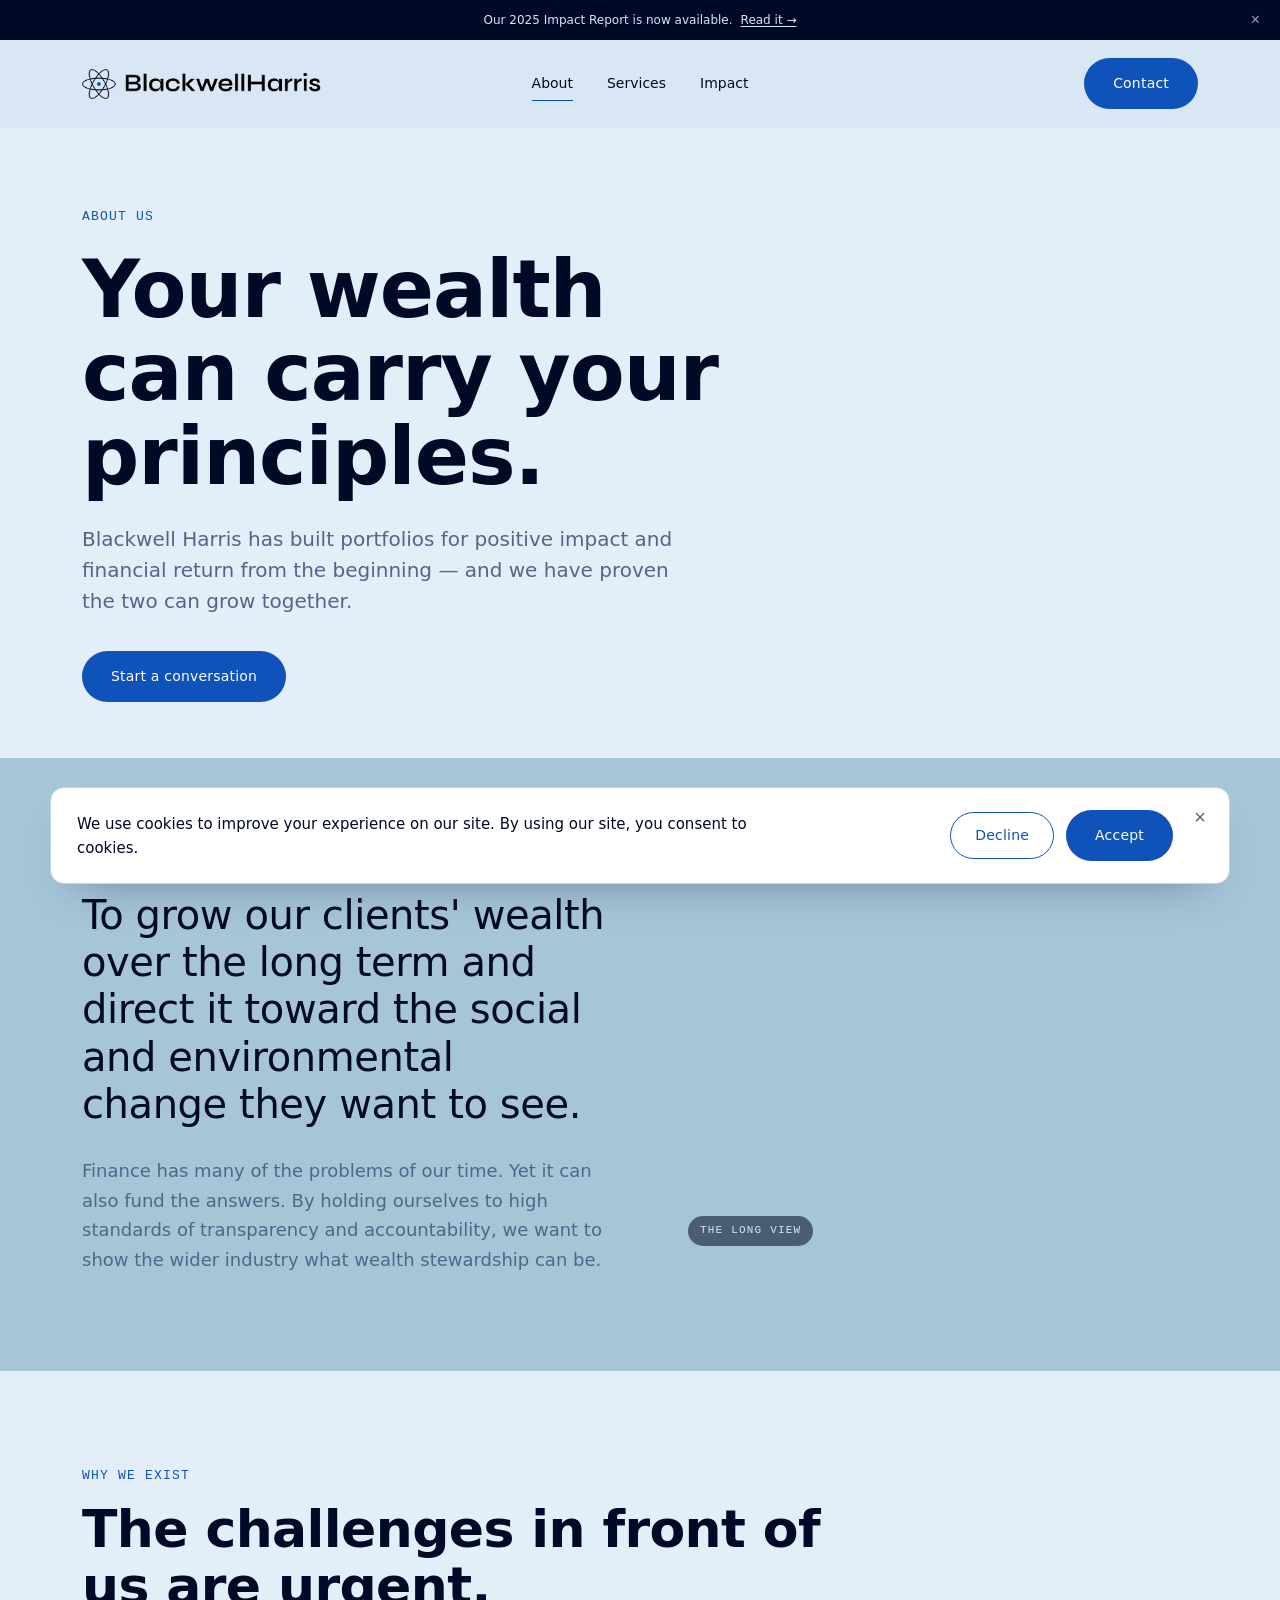
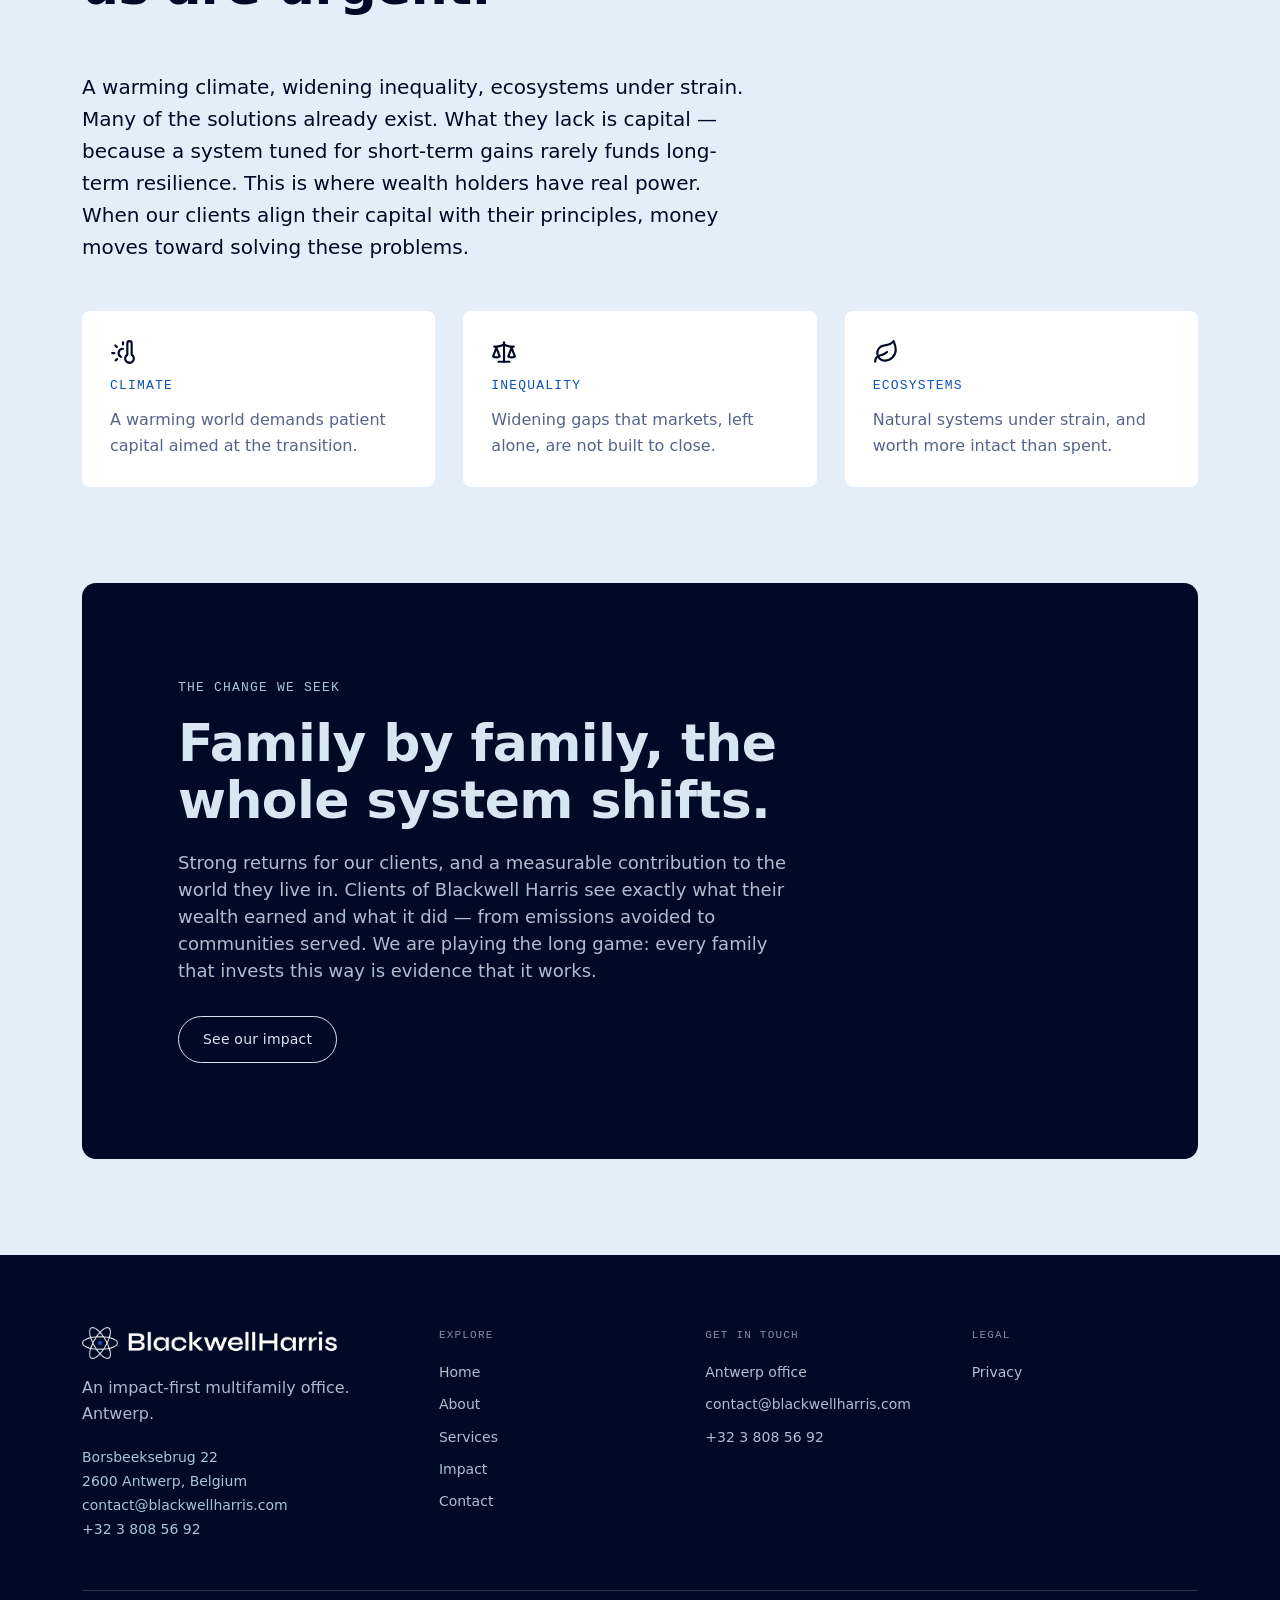
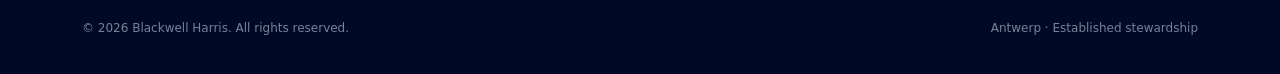
==== about.html @ e9ca85b3 "1" ====
<!DOCTYPE html>
<html lang="en">
<head>
<meta charset="utf-8">
<meta name="viewport" content="width=device-width, initial-scale=1">
<title>About Us | Blackwell Harris Multifamily Office</title>
<meta name="description" content="Blackwell Harris builds portfolios for positive impact and financial return. Learn about our mission and the change our families are funding.">
<link rel="icon" type="image/png" sizes="32x32" href="assets/favicon-32.png">
<link rel="icon" type="image/png" sizes="16x16" href="assets/favicon-16.png">
<link rel="icon" type="image/png" href="assets/favicon.png">
<link rel="apple-touch-icon" sizes="180x180" href="assets/apple-touch-icon.png">
<link rel="stylesheet" href="styles.css">
<link rel="stylesheet" href="components.css">
<style>
  html { scroll-behavior: smooth; }
  body { margin: 0; background: var(--surface-page); }
  @media (prefers-reduced-motion: reduce) { html { scroll-behavior: auto; } }
</style>
</head>
<body>
<div id="root"><div><div class="bh-announce"><span class="bh-announce__txt">Our 2025 Impact Report is now available. <a href="impact.html">Read it →</a></span><button class="bh-announce__close" aria-label="Dismiss">×</button></div><header class="bh-nav"><div class="bh-nav__inner"><a class="bh-nav__brand" href="index.html"><img src="assets/logo.png" alt="Blackwell Harris"></a><nav class="bh-nav__menu"><a href="about.html" class="bh-nav__link bh-nav__link--active">About</a><a href="services.html" class="bh-nav__link">Services</a><a href="impact.html" class="bh-nav__link">Impact</a></nav><div class="bh-nav__right"><a class="bh-btn bh-btn--primary" href="contact.html">Contact</a><button class="bh-nav__burger" aria-label="Menu">☰</button></div></div></header><main><div><section style="padding: 80px 0px 56px;"><div style="max-width: var(--container-max); margin: 0px auto; padding: 0px 32px; box-sizing: border-box;"><div class="bh-reveal is-in" style="max-width: 940px;"><div class="" style="font-family: var(--font-mono); font-size: var(--type-mono-size); font-weight: var(--type-mono-weight); line-height: var(--type-mono-leading); letter-spacing: var(--type-mono-tracking); text-transform: uppercase; color: var(--text-accent); margin-bottom: 22px;">About us</div><h1 style="font-family: var(--font-display); font-size: clamp(44px, 6.4vw, 80px); font-weight: 700; line-height: 1.04; letter-spacing: -1px; color: var(--text-primary); margin: 0px; text-wrap: balance;">Your wealth can carry your principles.</h1><p style="font-family: var(--font-body); font-size: 20px; line-height: 1.55; color: var(--text-muted); margin: 26px 0px 0px; max-width: 600px;">Blackwell Harris has built portfolios for positive impact and financial return from the beginning — and we have proven the two can grow together.</p><div style="display: flex; gap: 22px; align-items: center; margin-top: 34px; flex-wrap: wrap;"><a class="bh-btn bh-btn--primary" href="contact.html">Start a conversation</a></div></div></div></section><section style="padding: 96px 0px; background: var(--bh-soft-stone);"><div style="max-width: var(--container-max); margin: 0px auto; padding: 0px 32px; box-sizing: border-box;"><div style="display: grid; grid-template-columns: repeat(auto-fit, minmax(320px, 1fr)); gap: 64px; align-items: center;"><div class="bh-reveal is-in"><div class="" style="font-family: var(--font-mono); font-size: var(--type-mono-size); font-weight: var(--type-mono-weight); line-height: var(--type-mono-leading); letter-spacing: var(--type-mono-tracking); text-transform: uppercase; color: var(--text-accent); margin-bottom: 20px;">Our mission</div><p style="font-family: var(--font-display); font-size: clamp(28px, 3.4vw, 40px); font-weight: 500; line-height: 1.18; letter-spacing: -0.4px; color: var(--text-primary); margin: 0px;">To grow our clients' wealth over the long term and direct it toward the social and environmental change they want to see.</p><p style="font-family: var(--font-body); font-size: 18px; line-height: 1.65; color: var(--text-muted); margin: 28px 0px 0px; max-width: 520px;">Finance has many of the problems of our time. Yet it can also fund the answers. By holding ourselves to high standards of transparency and accountability, we want to show the wider industry what wealth stewardship can be.</p></div><div class="bh-reveal d1 is-in"><div class="bh-media bh-media--zoom" style="aspect-ratio: 4 / 3;"><img class="bh-media__img" src="https://images.unsplash.com/photo-1470071459604-3b5ec3a7fe05?fm=jpg&amp;q=80&amp;w=1400&amp;auto=format&amp;fit=crop" alt="Mist lifting over rolling hills at first light"><div class="bh-media__cap">The long view</div></div></div></div></div></section><section style="padding: 96px 0px;"><div style="max-width: var(--container-max); margin: 0px auto; padding: 0px 32px; box-sizing: border-box;"><div class="bh-reveal is-in" style="text-align: left; margin-bottom: 56px; max-width: 820px; margin-left: 0px; margin-right: 0px;"><div class="" style="font-family: var(--font-mono); font-size: var(--type-mono-size); font-weight: var(--type-mono-weight); line-height: var(--type-mono-leading); letter-spacing: var(--type-mono-tracking); text-transform: uppercase; color: var(--text-accent); margin-bottom: 16px;">Why we exist</div><h2 style="font-family: var(--font-display); font-size: clamp(34px, 4.4vw, 52px); font-weight: 600; line-height: 1.1; letter-spacing: -0.6px; color: var(--text-primary); margin: 0px;">The challenges in front of us are urgent.</h2></div><div class="bh-reveal is-in" style="max-width: 680px; margin-bottom: 48px;"><p style="font-family: var(--font-body); font-size: 20px; line-height: 1.6; color: var(--text-primary); margin: 0px;">A warming climate, widening inequality, ecosystems under strain. Many of the solutions already exist. What they lack is capital — because a system tuned for short-term gains rarely funds long-term resilience. This is where wealth holders have real power. When our clients align their capital with their principles, money moves toward solving these problems.</p></div><div style="display: grid; grid-template-columns: repeat(auto-fit, minmax(240px, 1fr)); gap: 28px;"><div class="bh-reveal d1 is-in"><div class="bh-feature-card bh-ico-host" style="display: flex; flex-direction: column; gap: 12px;"><div class="bh-ico" style="color: var(--bh-deep-blue); display: flex;"><svg xmlns="http://www.w3.org/2000/svg" width="24" height="24" viewBox="0 0 24 24" fill="none" stroke="currentColor" stroke-width="2" stroke-linecap="round" stroke-linejoin="round" data-lucide="thermometer-sun" style="width: 26px; height: 26px;" class="lucide lucide-thermometer-sun"><path d="M12 9a4 4 0 0 0-2 7.5"></path><path d="M12 3v2"></path><path d="m6.6 18.4-1.4 1.4"></path><path d="M20 4v10.54a4 4 0 1 1-4 0V4a2 2 0 0 1 4 0Z"></path><path d="M4 13H2"></path><path d="M6.34 7.34 4.93 5.93"></path></svg></div><div class="" style="font-family: var(--font-mono); font-size: var(--type-mono-size); font-weight: var(--type-mono-weight); line-height: var(--type-mono-leading); letter-spacing: var(--type-mono-tracking); text-transform: uppercase; color: var(--text-accent);">Climate</div><p style="font-family: var(--font-body); font-size: 16px; line-height: 1.6; color: var(--text-muted); margin: 0px;">A warming world demands patient capital aimed at the transition.</p></div></div><div class="bh-reveal d2 is-in"><div class="bh-feature-card bh-ico-host" style="display: flex; flex-direction: column; gap: 12px;"><div class="bh-ico" style="color: var(--bh-deep-blue); display: flex;"><svg xmlns="http://www.w3.org/2000/svg" width="24" height="24" viewBox="0 0 24 24" fill="none" stroke="currentColor" stroke-width="2" stroke-linecap="round" stroke-linejoin="round" data-lucide="scale" style="width: 26px; height: 26px;" class="lucide lucide-scale"><path d="m16 16 3-8 3 8c-.87.65-1.92 1-3 1s-2.13-.35-3-1Z"></path><path d="m2 16 3-8 3 8c-.87.65-1.92 1-3 1s-2.13-.35-3-1Z"></path><path d="M7 21h10"></path><path d="M12 3v18"></path><path d="M3 7h2c2 0 5-1 7-2 2 1 5 2 7 2h2"></path></svg></div><div class="" style="font-family: var(--font-mono); font-size: var(--type-mono-size); font-weight: var(--type-mono-weight); line-height: var(--type-mono-leading); letter-spacing: var(--type-mono-tracking); text-transform: uppercase; color: var(--text-accent);">Inequality</div><p style="font-family: var(--font-body); font-size: 16px; line-height: 1.6; color: var(--text-muted); margin: 0px;">Widening gaps that markets, left alone, are not built to close.</p></div></div><div class="bh-reveal d3 is-in"><div class="bh-feature-card bh-ico-host" style="display: flex; flex-direction: column; gap: 12px;"><div class="bh-ico" style="color: var(--bh-deep-blue); display: flex;"><svg xmlns="http://www.w3.org/2000/svg" width="24" height="24" viewBox="0 0 24 24" fill="none" stroke="currentColor" stroke-width="2" stroke-linecap="round" stroke-linejoin="round" data-lucide="leaf" style="width: 26px; height: 26px;" class="lucide lucide-leaf"><path d="M11 20A7 7 0 0 1 9.8 6.1C15.5 5 17 4.48 19 2c1 2 2 4.18 2 8 0 5.5-4.78 10-10 10Z"></path><path d="M2 21c0-3 1.85-5.36 5.08-6C9.5 14.52 12 13 13 12"></path></svg></div><div class="" style="font-family: var(--font-mono); font-size: var(--type-mono-size); font-weight: var(--type-mono-weight); line-height: var(--type-mono-leading); letter-spacing: var(--type-mono-tracking); text-transform: uppercase; color: var(--text-accent);">Ecosystems</div><p style="font-family: var(--font-body); font-size: 16px; line-height: 1.6; color: var(--text-muted); margin: 0px;">Natural systems under strain, and worth more intact than spent.</p></div></div></div></div></section><section style="padding: 0px 0px 96px;"><div style="max-width: var(--container-max); margin: 0px auto; padding: 0px 32px; box-sizing: border-box;"><div class="bh-reveal is-in"><section class="bh-band"><div class="bh-band__inner"><div class="" style="font-family: var(--font-mono); font-size: var(--type-mono-size); font-weight: var(--type-mono-weight); line-height: var(--type-mono-leading); letter-spacing: var(--type-mono-tracking); text-transform: uppercase; color: var(--bh-powder-blue);">The change we seek</div><h2 class="bh-band__h">Family by family, the whole system shifts.</h2><p class="bh-band__b">Strong returns for our clients, and a measurable contribution to the world they live in. Clients of Blackwell Harris see exactly what their wealth earned and what it did — from emissions avoided to communities served. We are playing the long game: every family that invests this way is evidence that it works.</p><div class="bh-band__actions"><a class="bh-btn bh-btn--outline" href="impact.html" style="color: var(--bh-on-dark); border-color: var(--bh-on-dark);">See our impact</a></div></div></section></div></div></section></div></main><footer class="bh-footer"><div class="bh-footer__inner"><div class="bh-footer__top"><div><div class="bh-footer__brand"><img src="assets/logo-light.png" alt="Blackwell Harris"></div><p class="bh-footer__prompt">An impact-first multifamily office. Antwerp.</p><address class="bh-footer__addr"><div>Borsbeeksebrug 22</div><div>2600 Antwerp, Belgium</div><div>contact@blackwellharris.com</div><div>+32 3 808 56 92</div></address></div><div><div class="bh-footer__coltitle">Explore</div><nav class="bh-footer__links"><a href="index.html">Home</a><a href="about.html">About</a><a href="services.html">Services</a><a href="impact.html">Impact</a><a href="contact.html">Contact</a></nav></div><div><div class="bh-footer__coltitle">Get in touch</div><nav class="bh-footer__links"><a href="contact.html">Antwerp office</a><a href="mailto:contact@blackwellharris.com">contact@blackwellharris.com</a><a href="tel:+3238085692">+32 3 808 56 92</a></nav></div><div><div class="bh-footer__coltitle">Legal</div><nav class="bh-footer__links"><a href="privacy.html">Privacy</a></nav></div></div><div class="bh-footer__bottom"><span class="bh-footer__micro">© 2026 Blackwell Harris. All rights reserved.</span><span class="bh-footer__micro">Antwerp · Established stewardship</span></div></div></footer></div></div>
<script src="site.js" defer></script>
</body>
</html>
---- styles.css ----
/* ============================================================
   Blackwell Harris Design System — global entry point.
   Consumers link THIS file. Imports only; no rules here.
   ============================================================ */

@import url('tokens/fonts.css');
@import url('tokens/colors.css');
@import url('tokens/typography.css');
@import url('tokens/spacing.css');
@import url('tokens/base.css');
---- components.css ----
.bh-feature-card{
    background:var(--surface-card);
    border-radius:var(--radius-md);
    padding:28px;box-sizing:border-box;height:100%;
  }
  /* Subtle, consistent icon motion (Lucide Animated in spirit) — hover only.
     The line icon gently rises + settles and warms to sapphire. Reduced-motion
     is honored globally by the reset in base.css. */
  .bh-ico{transition:color var(--duration-med) var(--ease);}
  .bh-ico svg{transition:transform var(--duration-med) var(--ease);transform-origin:50% 55%;}
  .bh-ico-host:hover .bh-ico{color:var(--bh-sapphire);}
  .bh-ico-host:hover .bh-ico svg{animation:bh-ico-rise .6s var(--ease);}
  @keyframes bh-ico-rise{
    0%{transform:translateY(0) scale(1);}
    45%{transform:translateY(-4px) scale(1.1);}
    100%{transform:translateY(0) scale(1);}
  }
  /* Sticky stacked process cards — each step pins below the nav and the next
     rises over it, leaving a peek of the previous. Depth scale/dim is applied
     by JS (smoothed by these transitions); honors reduced motion globally. */
  .bh-proc{display:block;}
  .bh-proc__card{
    position:sticky;transform-origin:top center;overflow:hidden;box-sizing:border-box;
    background:var(--surface-card);border:1px solid var(--border-card);
    border-radius:var(--radius-lg);padding:32px 28px;margin-bottom:24px;
    box-shadow:0 2px 4px rgba(0,9,38,.05);
    transition:transform var(--duration-med) var(--ease),box-shadow var(--duration-med) var(--ease);
  }
  .bh-proc__card:last-child{margin-bottom:0;}
  .bh-proc__card > *{position:relative;z-index:1;}
  .bh-proc__veil{position:absolute;inset:0;z-index:0;background:var(--bh-ice-blue);
    opacity:var(--veil,0);transition:opacity var(--duration-med) var(--ease);pointer-events:none;}
  .bh-proc__num{font-family:var(--font-display);font-weight:600;font-size:38px;line-height:1;
    color:var(--bh-pale-brown);margin-bottom:12px;}
  .bh-proc__h{font-family:var(--font-display);font-weight:600;font-size:24px;letter-spacing:-0.2px;
    line-height:1.25;color:var(--text-primary);margin:0 0 8px;}
  .bh-proc__b{font-family:var(--font-body);font-size:16px;line-height:1.6;color:var(--text-muted);margin:0;}
  @media (min-width:760px){
    .bh-proc__card{display:grid;grid-template-columns:120px minmax(0,1fr);gap:32px;
      align-items:start;padding:40px 44px;margin-bottom:28px;}
    .bh-proc__num{margin-bottom:0;font-size:44px;}
    .bh-proc__b{max-width:640px;}
  }
  /* cookie consent */
  .bh-cookie{position:fixed;left:0;right:0;bottom:0;z-index:60;display:flex;justify-content:center;padding:16px;pointer-events:none;}
  .bh-cookie__card{pointer-events:auto;position:relative;width:100%;max-width:var(--container-max);
    background:var(--surface-card);border:1px solid var(--border-card);border-radius:var(--radius-lg);
    box-shadow:0 22px 44px -28px rgba(24,35,80,.5);
    display:flex;flex-wrap:wrap;align-items:center;gap:16px 32px;padding:22px 56px 22px 26px;
    animation:bh-cookie-in var(--duration-med) var(--ease);}
  .bh-cookie__text{flex:1 1 340px;margin:0;font-family:var(--font-body);font-size:15px;line-height:1.6;color:var(--text-primary);max-width:680px;}
  .bh-cookie__actions{display:flex;gap:12px;align-items:center;margin-left:auto;flex:0 0 auto;}
  .bh-cookie__close{position:absolute;top:14px;right:14px;width:30px;height:30px;display:flex;align-items:center;
    justify-content:center;border:0;background:transparent;border-radius:var(--radius-full);cursor:pointer;
    color:var(--text-muted);font-size:20px;line-height:1;transition:background var(--duration-fast) var(--ease),color var(--duration-fast) var(--ease);}
  .bh-cookie__close:hover{background:var(--bh-ice-blue);color:var(--text-primary);}
  @keyframes bh-cookie-in{from{opacity:0;transform:translateY(16px);}to{opacity:1;transform:none;}}
  @media (max-width:720px){
    .bh-cookie{padding:12px;}
    .bh-cookie__card{padding:20px 20px 22px;gap:18px;}
    .bh-cookie__actions{width:100%;}
    .bh-cookie__actions .bh-btn{flex:1;justify-content:center;}
    .bh-cookie__close{top:10px;right:10px;}
  }
  .bh-nav__brand{display:inline-flex;align-items:center;line-height:0;}
  .bh-nav__brand img{height:30px;width:auto;display:block;}
  @media (max-width:480px){ .bh-nav__brand img{height:24px;} }
  .bh-footer__brand img{height:32px;width:auto;display:block;}
  

.bh-announce{
  background:var(--bh-deep-blue);color:var(--bh-on-dark);
  height:40px;display:flex;align-items:center;justify-content:center;gap:14px;
  padding:0 20px;box-sizing:border-box;position:relative;
}
.bh-announce__txt{
  font-family:var(--font-body);font-size:var(--type-micro-size);line-height:1.4;
  color:var(--bh-on-dark);display:inline-flex;gap:8px;align-items:center;
}
.bh-announce__txt a{color:var(--bh-on-dark);text-decoration:underline;text-underline-offset:2px;}
.bh-announce__txt a:hover{color:var(--bh-powder-blue);}
.bh-announce__close{
  position:absolute;right:16px;top:50%;transform:translateY(-50%);
  background:none;border:0;color:var(--bh-on-dark);opacity:.7;cursor:pointer;
  font-size:16px;line-height:1;padding:4px;transition:opacity var(--duration-fast) var(--ease);
}
.bh-announce__close:hover{opacity:1;}


.bh-nav{
  position:sticky;top:0;z-index:40;
  background:rgba(214,230,243,.78);backdrop-filter:blur(10px);
  border-bottom:1px solid transparent;
  transition:border-color var(--duration-med) var(--ease),background var(--duration-med) var(--ease);
}
.bh-nav--scrolled{border-bottom-color:var(--bh-hairline);}
.bh-nav__inner{
  max-width:var(--container-max);margin:0 auto;padding:18px 32px;box-sizing:border-box;
  display:grid;grid-template-columns:1fr auto 1fr;align-items:center;gap:24px;
}
.bh-nav__brand{font-family:var(--font-display);font-size:22px;font-weight:600;letter-spacing:-0.2px;color:var(--bh-ink);text-decoration:none;}
.bh-nav__menu{display:flex;align-items:center;justify-content:center;gap:34px;}
.bh-nav__link{
  position:relative;font-family:var(--font-body);font-size:var(--type-caption-size);
  color:var(--text-primary);text-decoration:none;padding:4px 0;
}
.bh-nav__link::after{
  content:"";position:absolute;left:0;right:0;bottom:-2px;height:1px;background:var(--color-primary);
  transform:scaleX(0);transform-origin:left center;transition:transform var(--duration-med) var(--ease);
}
.bh-nav__link:hover::after,.bh-nav__link--active::after{transform:scaleX(1);}
.bh-nav__link--active{color:var(--bh-ink);}
.bh-nav__right{display:flex;justify-content:flex-end;align-items:center;gap:14px;}
.bh-nav__burger{display:none;background:none;border:0;cursor:pointer;color:var(--bh-ink);font-size:20px;}
@media (max-width:860px){
  .bh-nav__inner{grid-template-columns:1fr auto;}
  .bh-nav__menu{display:none;}
  .bh-nav__burger{display:block;}
  .bh-nav__right .bh-btn{display:none;}
}


.bh-btn{
  font-family:var(--font-body);
  font-size:var(--type-button-size);
  font-weight:var(--type-button-weight);
  letter-spacing:var(--type-button-tracking);
  line-height:var(--type-button-leading);
  display:inline-flex;align-items:center;justify-content:center;gap:8px;white-space:nowrap;
  border:1px solid transparent;cursor:pointer;text-decoration:none;
  transition:background var(--duration-med) var(--ease),
             color var(--duration-med) var(--ease),
             border-color var(--duration-med) var(--ease),
             transform var(--duration-med) var(--ease),
             box-shadow var(--duration-med) var(--ease);
}
.bh-btn:disabled,.bh-btn[aria-disabled="true"]{opacity:.45;cursor:not-allowed;pointer-events:none;}

/* primary — deep blue pill */
.bh-btn--primary{
  background:var(--color-primary);color:var(--color-on-primary);
  border-radius:var(--radius-pill);padding:14px 28px;
}
.bh-btn--primary:hover{background:var(--color-primary-hover);transform:translateY(-2px);box-shadow:var(--shadow-button);}

/* outline — deep-blue ring pill, fills on hover */
.bh-btn--outline{
  background:transparent;color:var(--color-primary);
  border-color:var(--color-primary);
  border-radius:var(--radius-pill);padding:12px 24px;
}
.bh-btn--outline:hover{background:var(--color-primary);color:var(--color-on-primary);transform:translateY(-2px);}

/* secondary — underlined text link, no fill */
.bh-btn--secondary{
  background:transparent;color:var(--text-primary);
  border-radius:var(--radius-xs);padding:8px 0;
  border-bottom:1px solid currentColor;border-radius:0;
  font-weight:var(--type-body-weight);
}
.bh-btn--secondary:hover{color:var(--text-accent);}

.bh-btn--block{display:flex;width:100%;}


.bh-media{
  position:relative;overflow:hidden;background:var(--bh-soft-stone);
  border-radius:var(--radius-lg);
}
.bh-media--md{border-radius:var(--radius-md);}
.bh-media--sm{border-radius:var(--radius-sm);}
.bh-media__img{
  position:absolute;inset:0;width:100%;height:100%;object-fit:cover;display:block;
  transform:scale(1.05);transition:transform var(--duration-zoom) var(--ease);
}
.bh-media--zoom:hover .bh-media__img{transform:scale(1);}

/* Art-direction placeholder — a premium brief for the shot, not a grey box. */
.bh-media__ph{
  position:absolute;inset:0;display:flex;flex-direction:column;
  align-items:center;justify-content:center;gap:14px;text-align:center;
  padding:9% 11%;box-sizing:border-box;color:var(--bh-muted-slate);
  background:
    repeating-linear-gradient(135deg, rgba(15,82,186,.06) 0 1px, transparent 1px 17px),
    linear-gradient(180deg, rgba(255,255,255,.42), rgba(255,255,255,0) 58%),
    var(--bh-soft-stone);
}
.bh-media__badge{
  width:52px;height:52px;border-radius:50%;flex:none;
  border:1px solid rgba(15,82,186,.32);
  display:flex;align-items:center;justify-content:center;
  color:var(--bh-sapphire);background:rgba(255,255,255,.55);
  box-shadow:0 1px 2px rgba(0,9,38,.06);
}
.bh-media__badge svg{width:21px;height:21px;display:block;}
.bh-media__badge--play svg{margin-left:2px;}
.bh-media__kick{
  font-family:var(--font-mono);font-size:10.5px;letter-spacing:1.6px;
  text-transform:uppercase;color:var(--bh-sapphire);opacity:.9;
}
.bh-media__subj{
  font-family:var(--font-display);font-weight:400;
  font-size:clamp(17px,2.05vw,25px);line-height:1.15;letter-spacing:-0.3px;
  color:var(--text-primary);max-width:22ch;margin:0;text-wrap:balance;
}
.bh-media__brief{
  font-family:var(--font-body);font-size:13px;line-height:1.5;
  color:var(--text-muted);max-width:36ch;margin:0;text-wrap:pretty;
}
.bh-media__cap{
  position:absolute;left:16px;bottom:16px;z-index:2;
  font-family:var(--font-mono);font-size:11px;letter-spacing:1.2px;text-transform:uppercase;
  color:var(--bh-on-dark);background:rgba(0,9,38,.55);backdrop-filter:blur(6px);
  padding:6px 12px;border-radius:var(--radius-full);
}


.bh-link{
  font-family:var(--font-body);font-size:var(--type-body-size);
  color:var(--text-primary);text-decoration:none;
  display:inline-flex;align-items:center;gap:6px;
  position:relative;cursor:pointer;
  transition:color var(--duration-fast) var(--ease);
}
/* pale-brown underline that wipes away right-to-left on hover */
.bh-link__u{
  position:absolute;left:0;right:0;bottom:-2px;height:1px;
  background:var(--bh-pale-brown);transform-origin:right center;
  transition:transform var(--duration-med) var(--ease);
}
.bh-link:hover .bh-link__u{transform:scaleX(0);}
.bh-link:hover{color:var(--text-accent);}
.bh-link__arrow{transition:transform var(--duration-med) var(--ease);}
.bh-link:hover .bh-link__arrow{transform:translateX(5px);}

/* nav variant — deep-blue underline grows left-to-right */
.bh-link--nav{color:var(--text-primary);}
.bh-link--nav .bh-link__u{background:var(--color-primary);transform:scaleX(0);transform-origin:left center;}
.bh-link--nav:hover{color:var(--text-primary);}
.bh-link--nav:hover .bh-link__u{transform:scaleX(1);}


.bh-band{
  background:var(--bh-deep-blue);color:var(--bh-on-dark);
  border-radius:var(--radius-lg);padding:96px;box-sizing:border-box;
}
.bh-band--flush{border-radius:0;}
.bh-band__inner{max-width:var(--container-max);margin:0 auto;}
.bh-band__h{
  font-family:var(--font-display);font-weight:600;
  font-size:52px;line-height:1.1;letter-spacing:-0.6px;
  color:var(--bh-on-dark);margin:18px 0 0;max-width:20ch;
}
.bh-band__b{
  font-family:var(--font-body);font-size:var(--type-bodylarge-size);line-height:var(--type-bodylarge-leading);
  color:var(--bh-on-dark);opacity:.82;margin:20px 0 0;max-width:54ch;
}
.bh-band__actions{margin-top:32px;display:flex;gap:18px;flex-wrap:wrap;align-items:center;}
@media (max-width:640px){ .bh-band{padding:56px 28px;} .bh-band__h{font-size:36px;} }


.bh-footer{background:var(--bh-deep-blue);color:var(--bh-on-dark);padding:72px 0 36px;}
.bh-footer__inner{max-width:var(--container-max);margin:0 auto;padding:0 32px;box-sizing:border-box;}
.bh-footer__top{display:grid;grid-template-columns:1.4fr repeat(3,1fr);gap:40px;padding-bottom:48px;border-bottom:1px solid rgba(214,230,243,.18);}
.bh-footer__brand{font-family:var(--font-display);font-size:28px;font-weight:600;line-height:1.1;color:var(--bh-on-dark);}
.bh-footer__prompt{font-family:var(--font-body);font-size:var(--type-body-size);line-height:1.6;color:var(--bh-on-dark);opacity:.8;margin:16px 0 0;max-width:30ch;}
.bh-footer__addr{font-family:var(--font-body);font-size:var(--type-caption-size);line-height:1.7;color:var(--bh-powder-blue);font-style:normal;margin-top:20px;}
.bh-footer__coltitle{font-family:var(--font-mono);font-size:11px;letter-spacing:1.2px;text-transform:uppercase;color:var(--bh-on-dark);opacity:.6;margin-bottom:16px;}
.bh-footer__links{display:flex;flex-direction:column;gap:10px;}
.bh-footer__links a{font-family:var(--font-body);font-size:var(--type-caption-size);color:var(--bh-on-dark);opacity:.82;text-decoration:none;transition:opacity var(--duration-fast) var(--ease),color var(--duration-fast) var(--ease);width:fit-content;}
.bh-footer__links a:hover{opacity:1;color:var(--bh-powder-blue);}
.bh-footer__bottom{display:flex;align-items:center;justify-content:space-between;gap:16px;padding-top:28px;flex-wrap:wrap;}
.bh-footer__micro{font-family:var(--font-body);font-size:var(--type-micro-size);color:var(--bh-on-dark);opacity:.55;}
@media (max-width:860px){ .bh-footer__top{grid-template-columns:1fr 1fr;} }
@media (max-width:560px){ .bh-footer__top{grid-template-columns:1fr;} }


.bh-trust{text-align:center;padding:8px 0;}
.bh-trust__cap{
  font-family:var(--font-body);font-size:var(--type-caption-size);
  color:var(--text-muted);margin:0 0 28px;
}
.bh-trust__row{
  display:flex;align-items:center;justify-content:center;
  gap:56px;flex-wrap:wrap;
}
.bh-trust__mark{
  font-family:var(--font-display);font-size:22px;font-weight:400;letter-spacing:.2px;
  color:var(--text-muted);opacity:.75;white-space:nowrap;text-decoration:none;
  display:inline-flex;align-items:center;
  transition:opacity var(--duration-med) var(--ease),color var(--duration-med) var(--ease),transform var(--duration-med) var(--ease);
}
.bh-trust__mark:hover{opacity:1;color:var(--text-primary);transform:scale(1.04);}
.bh-trust__img{height:30px;width:auto;display:block;object-fit:contain;}
@media (max-width:640px){ .bh-trust__row{gap:32px;} .bh-trust__mark{font-size:18px;} .bh-trust__img{height:24px;} }


/* ---- mobile menu (vanilla toggle in site.js) ---- */
@media (max-width:860px){
  .bh-nav__inner{position:relative;}
  .bh-nav--open .bh-nav__menu{
    display:flex;flex-direction:column;align-items:flex-start;gap:18px;
    position:absolute;top:100%;left:0;right:0;margin:0;
    background:var(--bh-ice-blue);border-top:1px solid var(--bh-hairline);
    padding:22px 32px;box-shadow:0 22px 44px -28px rgba(24,35,80,.5);
  }
  .bh-nav--open .bh-nav__right .bh-btn{display:inline-flex;}
}
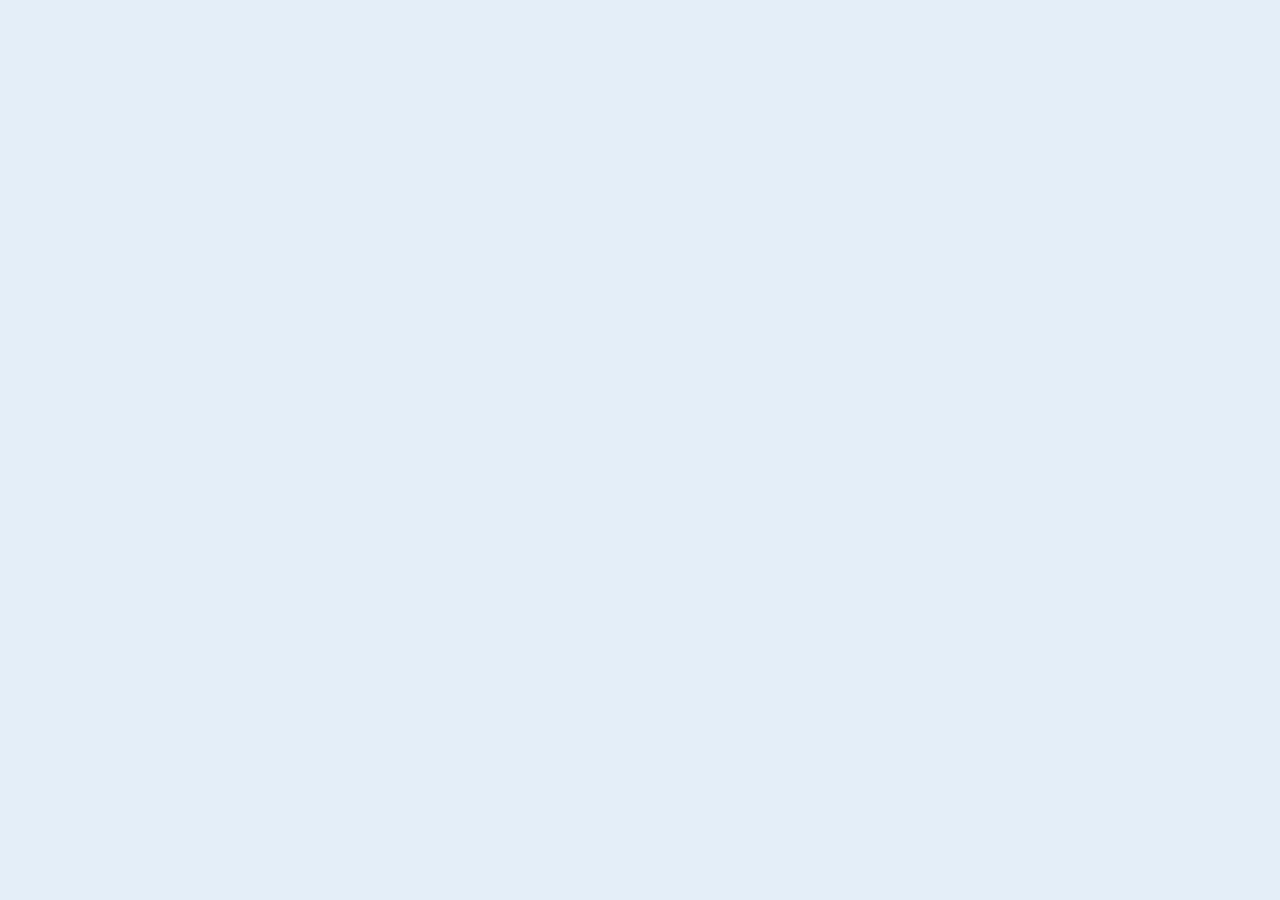
==== commit f70dbfb0: "2" ====
--- a/about.html
+++ b/about.html
@@ -1,3 +1,4 @@
+<!-- @dsCard group="Website" viewport="1280x760" name="Blackwell Harris — About" subtitle="About page" -->
 <!DOCTYPE html>
 <html lang="en">
 <head>
@@ -5,12 +6,16 @@
 <meta name="viewport" content="width=device-width, initial-scale=1">
 <title>About Us | Blackwell Harris Multifamily Office</title>
 <meta name="description" content="Blackwell Harris builds portfolios for positive impact and financial return. Learn about our mission and the change our families are funding.">
-<link rel="icon" type="image/png" sizes="32x32" href="assets/favicon-32.png">
-<link rel="icon" type="image/png" sizes="16x16" href="assets/favicon-16.png">
-<link rel="icon" type="image/png" href="assets/favicon.png">
-<link rel="apple-touch-icon" sizes="180x180" href="assets/apple-touch-icon.png">
-<link rel="stylesheet" href="styles.css">
-<link rel="stylesheet" href="components.css">
+<link rel="icon" type="image/png" sizes="32x32" href="assets/favicon-32.png?v=2">
+<link rel="icon" type="image/png" sizes="16x16" href="assets/favicon-16.png?v=2">
+<link rel="icon" type="image/png" href="assets/favicon.png?v=2">
+<link rel="apple-touch-icon" sizes="180x180" href="assets/apple-touch-icon.png?v=2">
+<link rel="stylesheet" href="../../styles.css">
+<script src="https://unpkg.com/react@18.3.1/umd/react.development.js" integrity="sha384-hD6/rw4ppMLGNu3tX5cjIb+uRZ7UkRJ6BPkLpg4hAu/6onKUg4lLsHAs9EBPT82L" crossorigin="anonymous"></script>
+<script src="https://unpkg.com/react-dom@18.3.1/umd/react-dom.development.js" integrity="sha384-u6aeetuaXnQ38mYT8rp6sbXaQe3NL9t+IBXmnYxwkUI2Hw4bsp2Wvmx4yRQF1uAm" crossorigin="anonymous"></script>
+<script src="https://unpkg.com/@babel/standalone@7.29.0/babel.min.js" integrity="sha384-m08KidiNqLdpJqLq95G/LEi8Qvjl/xUYll3QILypMoQ65QorJ9Lvtp2RXYGBFj1y" crossorigin="anonymous"></script>
+<script src="https://unpkg.com/lucide@0.460.0/dist/umd/lucide.min.js"></script>
+<script src="../../_ds_bundle.js"></script>
 <style>
   html { scroll-behavior: smooth; }
   body { margin: 0; background: var(--surface-page); }
@@ -18,7 +23,12 @@
 </style>
 </head>
 <body>
-<div id="root"><div><div class="bh-announce"><span class="bh-announce__txt">Our 2025 Impact Report is now available. <a href="impact.html">Read it →</a></span><button class="bh-announce__close" aria-label="Dismiss">×</button></div><header class="bh-nav"><div class="bh-nav__inner"><a class="bh-nav__brand" href="index.html"><img src="assets/logo.png" alt="Blackwell Harris"></a><nav class="bh-nav__menu"><a href="about.html" class="bh-nav__link bh-nav__link--active">About</a><a href="services.html" class="bh-nav__link">Services</a><a href="impact.html" class="bh-nav__link">Impact</a></nav><div class="bh-nav__right"><a class="bh-btn bh-btn--primary" href="contact.html">Contact</a><button class="bh-nav__burger" aria-label="Menu">☰</button></div></div></header><main><div><section style="padding: 80px 0px 56px;"><div style="max-width: var(--container-max); margin: 0px auto; padding: 0px 32px; box-sizing: border-box;"><div class="bh-reveal is-in" style="max-width: 940px;"><div class="" style="font-family: var(--font-mono); font-size: var(--type-mono-size); font-weight: var(--type-mono-weight); line-height: var(--type-mono-leading); letter-spacing: var(--type-mono-tracking); text-transform: uppercase; color: var(--text-accent); margin-bottom: 22px;">About us</div><h1 style="font-family: var(--font-display); font-size: clamp(44px, 6.4vw, 80px); font-weight: 700; line-height: 1.04; letter-spacing: -1px; color: var(--text-primary); margin: 0px; text-wrap: balance;">Your wealth can carry your principles.</h1><p style="font-family: var(--font-body); font-size: 20px; line-height: 1.55; color: var(--text-muted); margin: 26px 0px 0px; max-width: 600px;">Blackwell Harris has built portfolios for positive impact and financial return from the beginning — and we have proven the two can grow together.</p><div style="display: flex; gap: 22px; align-items: center; margin-top: 34px; flex-wrap: wrap;"><a class="bh-btn bh-btn--primary" href="contact.html">Start a conversation</a></div></div></div></section><section style="padding: 96px 0px; background: var(--bh-soft-stone);"><div style="max-width: var(--container-max); margin: 0px auto; padding: 0px 32px; box-sizing: border-box;"><div style="display: grid; grid-template-columns: repeat(auto-fit, minmax(320px, 1fr)); gap: 64px; align-items: center;"><div class="bh-reveal is-in"><div class="" style="font-family: var(--font-mono); font-size: var(--type-mono-size); font-weight: var(--type-mono-weight); line-height: var(--type-mono-leading); letter-spacing: var(--type-mono-tracking); text-transform: uppercase; color: var(--text-accent); margin-bottom: 20px;">Our mission</div><p style="font-family: var(--font-display); font-size: clamp(28px, 3.4vw, 40px); font-weight: 500; line-height: 1.18; letter-spacing: -0.4px; color: var(--text-primary); margin: 0px;">To grow our clients' wealth over the long term and direct it toward the social and environmental change they want to see.</p><p style="font-family: var(--font-body); font-size: 18px; line-height: 1.65; color: var(--text-muted); margin: 28px 0px 0px; max-width: 520px;">Finance has many of the problems of our time. Yet it can also fund the answers. By holding ourselves to high standards of transparency and accountability, we want to show the wider industry what wealth stewardship can be.</p></div><div class="bh-reveal d1 is-in"><div class="bh-media bh-media--zoom" style="aspect-ratio: 4 / 3;"><img class="bh-media__img" src="https://images.unsplash.com/photo-1470071459604-3b5ec3a7fe05?fm=jpg&amp;q=80&amp;w=1400&amp;auto=format&amp;fit=crop" alt="Mist lifting over rolling hills at first light"><div class="bh-media__cap">The long view</div></div></div></div></div></section><section style="padding: 96px 0px;"><div style="max-width: var(--container-max); margin: 0px auto; padding: 0px 32px; box-sizing: border-box;"><div class="bh-reveal is-in" style="text-align: left; margin-bottom: 56px; max-width: 820px; margin-left: 0px; margin-right: 0px;"><div class="" style="font-family: var(--font-mono); font-size: var(--type-mono-size); font-weight: var(--type-mono-weight); line-height: var(--type-mono-leading); letter-spacing: var(--type-mono-tracking); text-transform: uppercase; color: var(--text-accent); margin-bottom: 16px;">Why we exist</div><h2 style="font-family: var(--font-display); font-size: clamp(34px, 4.4vw, 52px); font-weight: 600; line-height: 1.1; letter-spacing: -0.6px; color: var(--text-primary); margin: 0px;">The challenges in front of us are urgent.</h2></div><div class="bh-reveal is-in" style="max-width: 680px; margin-bottom: 48px;"><p style="font-family: var(--font-body); font-size: 20px; line-height: 1.6; color: var(--text-primary); margin: 0px;">A warming climate, widening inequality, ecosystems under strain. Many of the solutions already exist. What they lack is capital — because a system tuned for short-term gains rarely funds long-term resilience. This is where wealth holders have real power. When our clients align their capital with their principles, money moves toward solving these problems.</p></div><div style="display: grid; grid-template-columns: repeat(auto-fit, minmax(240px, 1fr)); gap: 28px;"><div class="bh-reveal d1 is-in"><div class="bh-feature-card bh-ico-host" style="display: flex; flex-direction: column; gap: 12px;"><div class="bh-ico" style="color: var(--bh-deep-blue); display: flex;"><svg xmlns="http://www.w3.org/2000/svg" width="24" height="24" viewBox="0 0 24 24" fill="none" stroke="currentColor" stroke-width="2" stroke-linecap="round" stroke-linejoin="round" data-lucide="thermometer-sun" style="width: 26px; height: 26px;" class="lucide lucide-thermometer-sun"><path d="M12 9a4 4 0 0 0-2 7.5"></path><path d="M12 3v2"></path><path d="m6.6 18.4-1.4 1.4"></path><path d="M20 4v10.54a4 4 0 1 1-4 0V4a2 2 0 0 1 4 0Z"></path><path d="M4 13H2"></path><path d="M6.34 7.34 4.93 5.93"></path></svg></div><div class="" style="font-family: var(--font-mono); font-size: var(--type-mono-size); font-weight: var(--type-mono-weight); line-height: var(--type-mono-leading); letter-spacing: var(--type-mono-tracking); text-transform: uppercase; color: var(--text-accent);">Climate</div><p style="font-family: var(--font-body); font-size: 16px; line-height: 1.6; color: var(--text-muted); margin: 0px;">A warming world demands patient capital aimed at the transition.</p></div></div><div class="bh-reveal d2 is-in"><div class="bh-feature-card bh-ico-host" style="display: flex; flex-direction: column; gap: 12px;"><div class="bh-ico" style="color: var(--bh-deep-blue); display: flex;"><svg xmlns="http://www.w3.org/2000/svg" width="24" height="24" viewBox="0 0 24 24" fill="none" stroke="currentColor" stroke-width="2" stroke-linecap="round" stroke-linejoin="round" data-lucide="scale" style="width: 26px; height: 26px;" class="lucide lucide-scale"><path d="m16 16 3-8 3 8c-.87.65-1.92 1-3 1s-2.13-.35-3-1Z"></path><path d="m2 16 3-8 3 8c-.87.65-1.92 1-3 1s-2.13-.35-3-1Z"></path><path d="M7 21h10"></path><path d="M12 3v18"></path><path d="M3 7h2c2 0 5-1 7-2 2 1 5 2 7 2h2"></path></svg></div><div class="" style="font-family: var(--font-mono); font-size: var(--type-mono-size); font-weight: var(--type-mono-weight); line-height: var(--type-mono-leading); letter-spacing: var(--type-mono-tracking); text-transform: uppercase; color: var(--text-accent);">Inequality</div><p style="font-family: var(--font-body); font-size: 16px; line-height: 1.6; color: var(--text-muted); margin: 0px;">Widening gaps that markets, left alone, are not built to close.</p></div></div><div class="bh-reveal d3 is-in"><div class="bh-feature-card bh-ico-host" style="display: flex; flex-direction: column; gap: 12px;"><div class="bh-ico" style="color: var(--bh-deep-blue); display: flex;"><svg xmlns="http://www.w3.org/2000/svg" width="24" height="24" viewBox="0 0 24 24" fill="none" stroke="currentColor" stroke-width="2" stroke-linecap="round" stroke-linejoin="round" data-lucide="leaf" style="width: 26px; height: 26px;" class="lucide lucide-leaf"><path d="M11 20A7 7 0 0 1 9.8 6.1C15.5 5 17 4.48 19 2c1 2 2 4.18 2 8 0 5.5-4.78 10-10 10Z"></path><path d="M2 21c0-3 1.85-5.36 5.08-6C9.5 14.52 12 13 13 12"></path></svg></div><div class="" style="font-family: var(--font-mono); font-size: var(--type-mono-size); font-weight: var(--type-mono-weight); line-height: var(--type-mono-leading); letter-spacing: var(--type-mono-tracking); text-transform: uppercase; color: var(--text-accent);">Ecosystems</div><p style="font-family: var(--font-body); font-size: 16px; line-height: 1.6; color: var(--text-muted); margin: 0px;">Natural systems under strain, and worth more intact than spent.</p></div></div></div></div></section><section style="padding: 0px 0px 96px;"><div style="max-width: var(--container-max); margin: 0px auto; padding: 0px 32px; box-sizing: border-box;"><div class="bh-reveal is-in"><section class="bh-band"><div class="bh-band__inner"><div class="" style="font-family: var(--font-mono); font-size: var(--type-mono-size); font-weight: var(--type-mono-weight); line-height: var(--type-mono-leading); letter-spacing: var(--type-mono-tracking); text-transform: uppercase; color: var(--bh-powder-blue);">The change we seek</div><h2 class="bh-band__h">Family by family, the whole system shifts.</h2><p class="bh-band__b">Strong returns for our clients, and a measurable contribution to the world they live in. Clients of Blackwell Harris see exactly what their wealth earned and what it did — from emissions avoided to communities served. We are playing the long game: every family that invests this way is evidence that it works.</p><div class="bh-band__actions"><a class="bh-btn bh-btn--outline" href="impact.html" style="color: var(--bh-on-dark); border-color: var(--bh-on-dark);">See our impact</a></div></div></section></div></div></section></div></main><footer class="bh-footer"><div class="bh-footer__inner"><div class="bh-footer__top"><div><div class="bh-footer__brand"><img src="assets/logo-light.png" alt="Blackwell Harris"></div><p class="bh-footer__prompt">An impact-first multifamily office. Antwerp.</p><address class="bh-footer__addr"><div>Borsbeeksebrug 22</div><div>2600 Antwerp, Belgium</div><div>contact@blackwellharris.com</div><div>+32 3 808 56 92</div></address></div><div><div class="bh-footer__coltitle">Explore</div><nav class="bh-footer__links"><a href="index.html">Home</a><a href="about.html">About</a><a href="services.html">Services</a><a href="impact.html">Impact</a><a href="contact.html">Contact</a></nav></div><div><div class="bh-footer__coltitle">Get in touch</div><nav class="bh-footer__links"><a href="contact.html">Antwerp office</a><a href="mailto:contact@blackwellharris.com">contact@blackwellharris.com</a><a href="tel:+3238085692">+32 3 808 56 92</a></nav></div><div><div class="bh-footer__coltitle">Legal</div><nav class="bh-footer__links"><a href="privacy.html">Privacy</a></nav></div></div><div class="bh-footer__bottom"><span class="bh-footer__micro">© 2026 Blackwell Harris. All rights reserved.</span><span class="bh-footer__micro">Antwerp · Established stewardship</span></div></div></footer></div></div>
-<script src="site.js" defer></script>
+  <div id="root"></div>
+  <script type="text/babel" src="tweaks-panel.jsx"></script>
+  <script type="text/babel" src="shared.jsx?v=12"></script>
+  <script type="text/babel" src="about.jsx?v=4"></script>
+  <script type="text/babel" data-presets="react">
+    window.BHShared.mountPage(window.AboutPage, 'About');
+  </script>
 </body>
-</html>+</html>
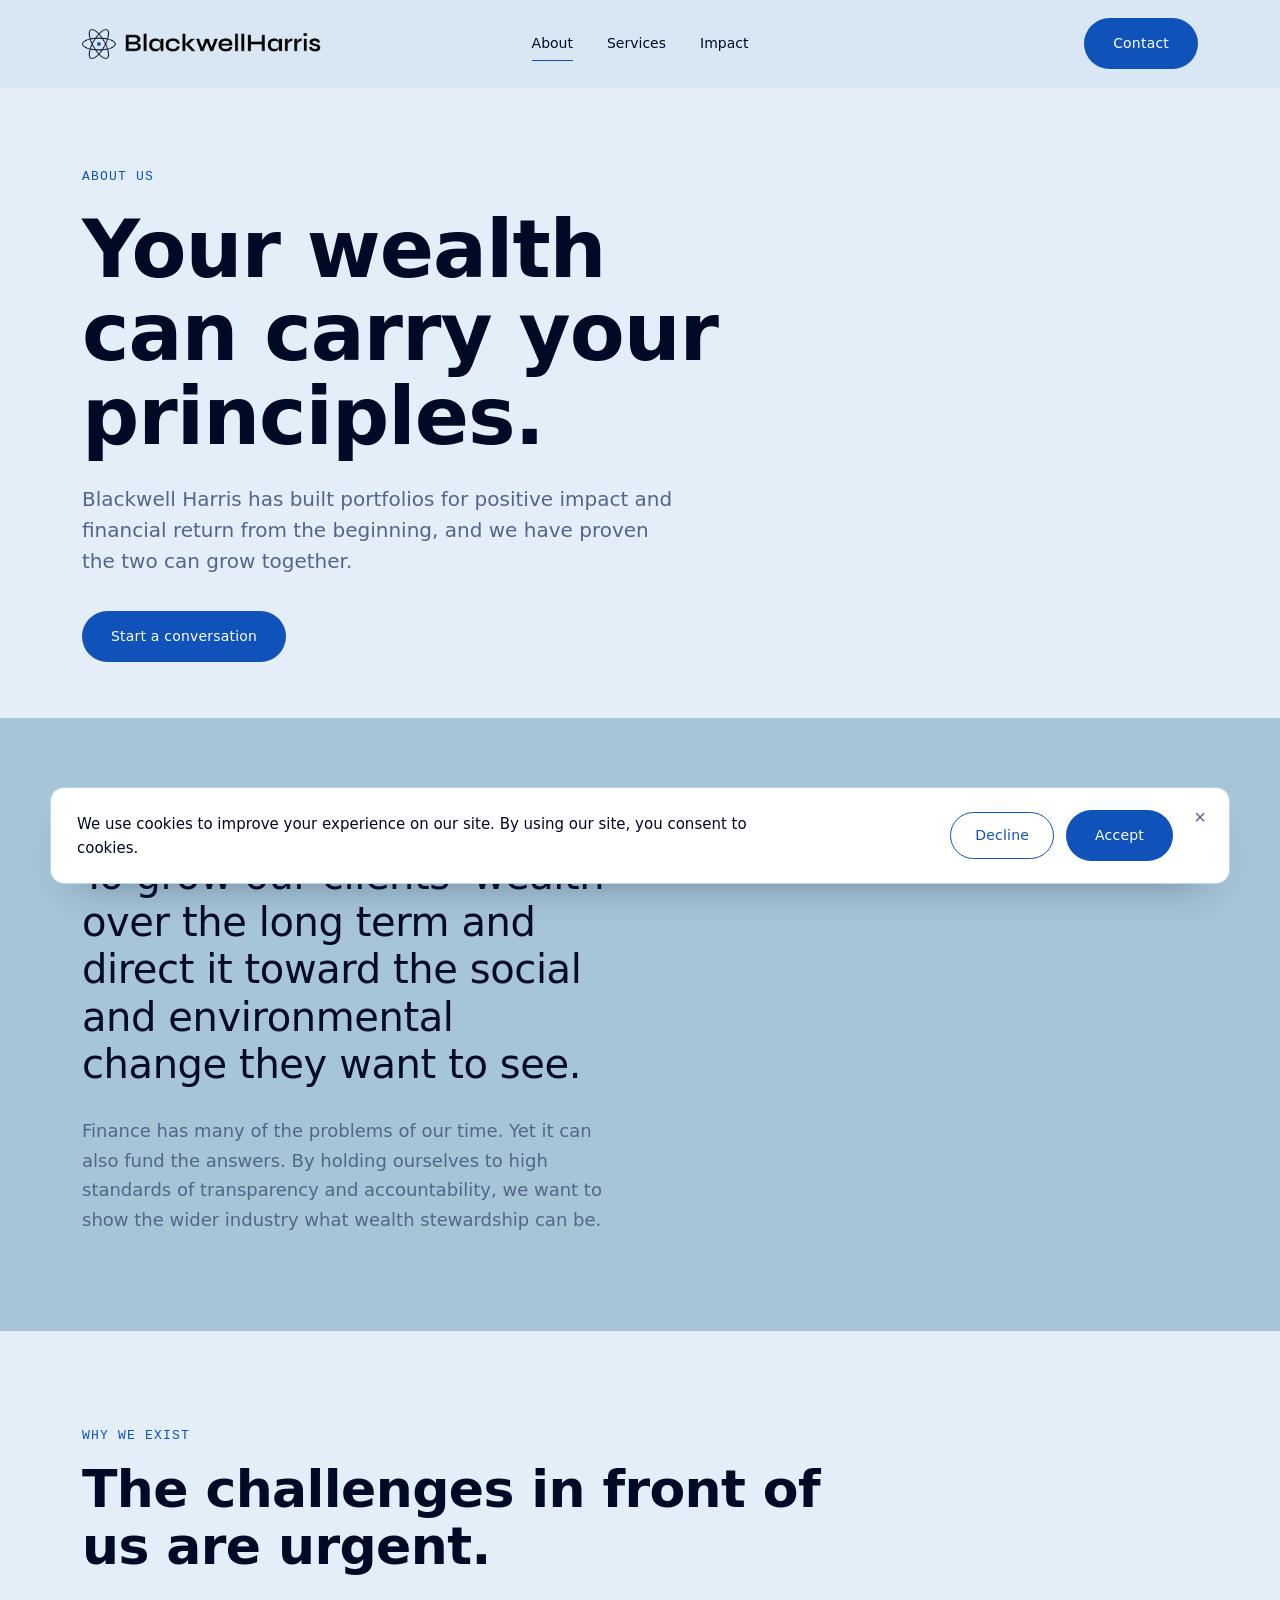
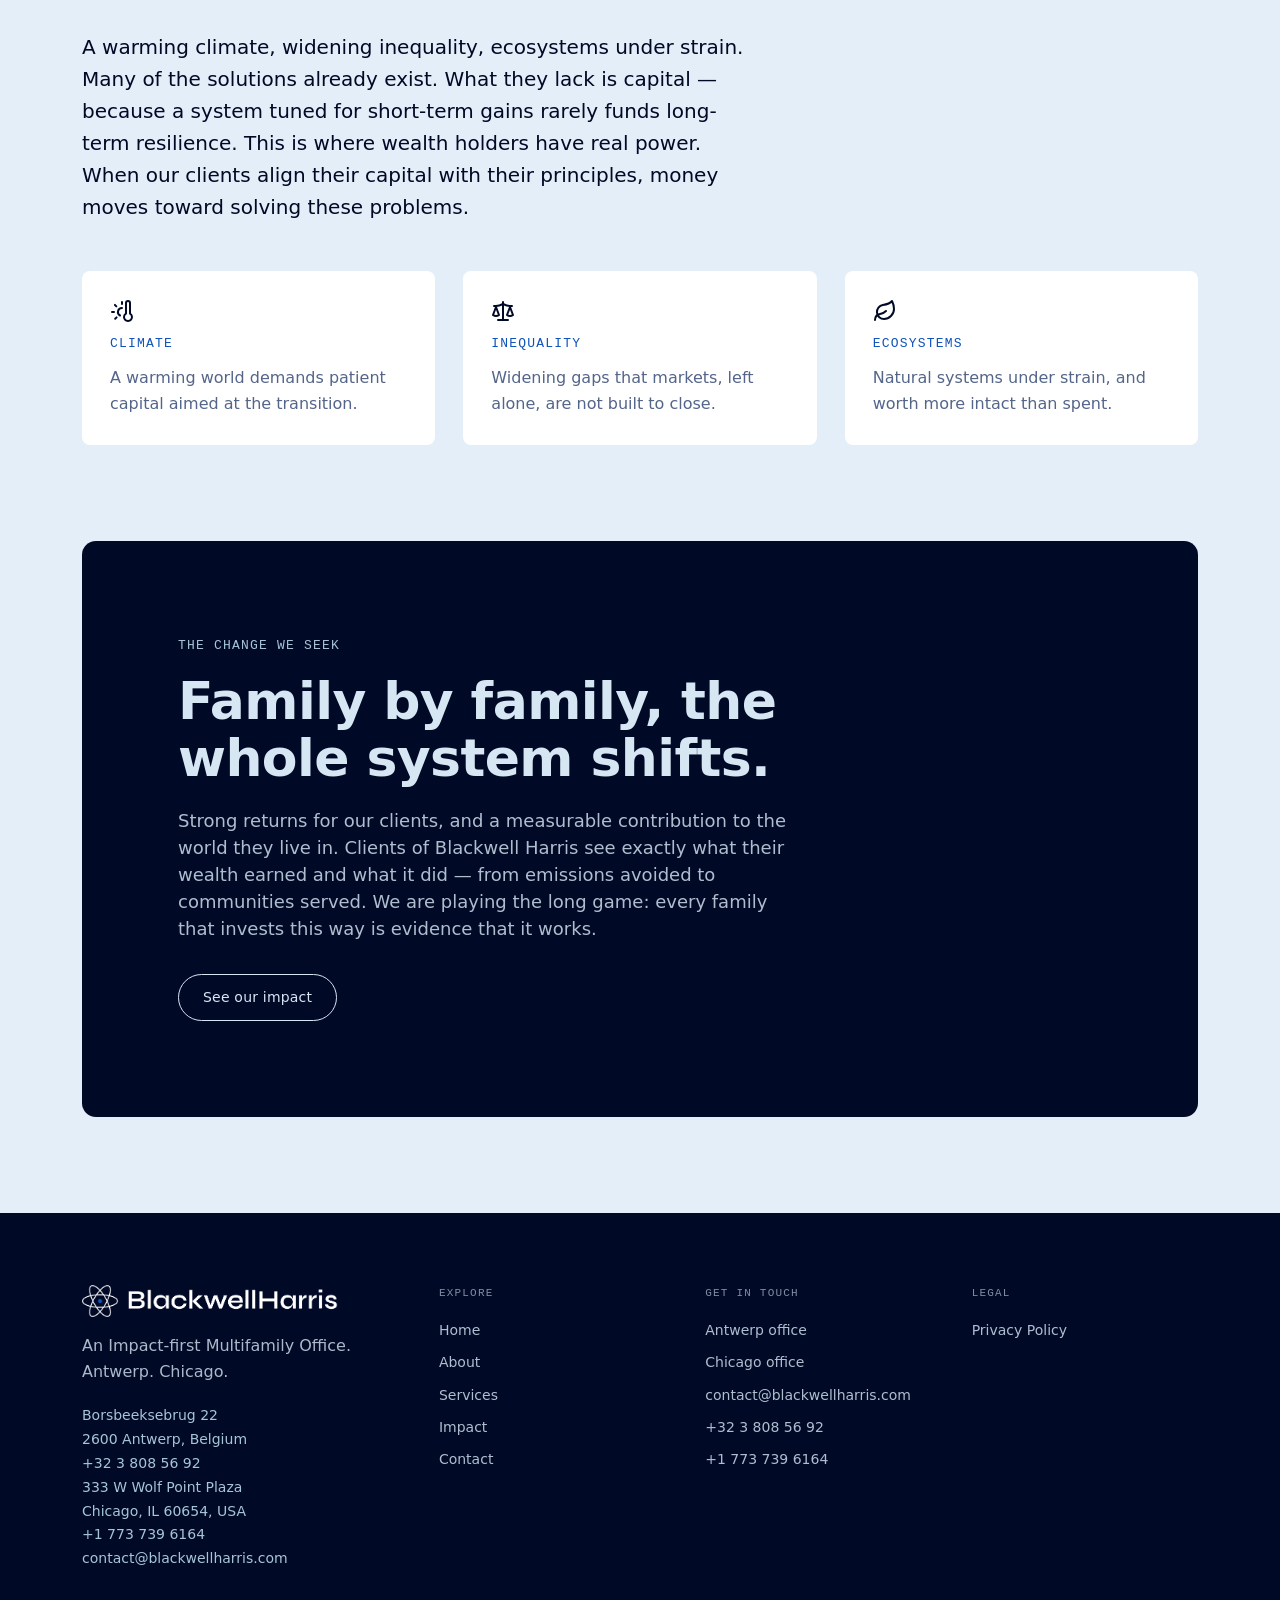
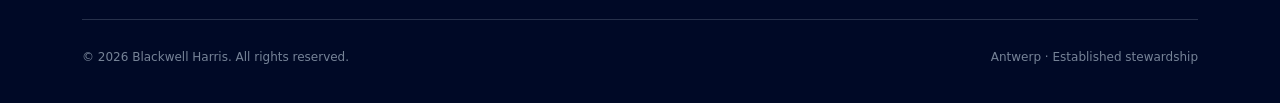
==== commit 247fc56c: "Add files via upload" ====
--- a/about.html
+++ b/about.html
@@ -1,4 +1,3 @@
-<!-- @dsCard group="Website" viewport="1280x760" name="Blackwell Harris — About" subtitle="About page" -->
 <!DOCTYPE html>
 <html lang="en">
 <head>
@@ -6,16 +5,12 @@
 <meta name="viewport" content="width=device-width, initial-scale=1">
 <title>About Us | Blackwell Harris Multifamily Office</title>
 <meta name="description" content="Blackwell Harris builds portfolios for positive impact and financial return. Learn about our mission and the change our families are funding.">
-<link rel="icon" type="image/png" sizes="32x32" href="assets/favicon-32.png?v=2">
-<link rel="icon" type="image/png" sizes="16x16" href="assets/favicon-16.png?v=2">
-<link rel="icon" type="image/png" href="assets/favicon.png?v=2">
-<link rel="apple-touch-icon" sizes="180x180" href="assets/apple-touch-icon.png?v=2">
-<link rel="stylesheet" href="../../styles.css">
-<script src="https://unpkg.com/react@18.3.1/umd/react.development.js" integrity="sha384-hD6/rw4ppMLGNu3tX5cjIb+uRZ7UkRJ6BPkLpg4hAu/6onKUg4lLsHAs9EBPT82L" crossorigin="anonymous"></script>
-<script src="https://unpkg.com/react-dom@18.3.1/umd/react-dom.development.js" integrity="sha384-u6aeetuaXnQ38mYT8rp6sbXaQe3NL9t+IBXmnYxwkUI2Hw4bsp2Wvmx4yRQF1uAm" crossorigin="anonymous"></script>
-<script src="https://unpkg.com/@babel/standalone@7.29.0/babel.min.js" integrity="sha384-m08KidiNqLdpJqLq95G/LEi8Qvjl/xUYll3QILypMoQ65QorJ9Lvtp2RXYGBFj1y" crossorigin="anonymous"></script>
-<script src="https://unpkg.com/lucide@0.460.0/dist/umd/lucide.min.js"></script>
-<script src="../../_ds_bundle.js"></script>
+<link rel="icon" type="image/png" sizes="32x32" href="assets/favicon-32.png">
+<link rel="icon" type="image/png" sizes="16x16" href="assets/favicon-16.png">
+<link rel="icon" type="image/png" href="assets/favicon.png">
+<link rel="apple-touch-icon" sizes="180x180" href="assets/apple-touch-icon.png">
+<link rel="stylesheet" href="styles.css">
+<link rel="stylesheet" href="components.css">
 <style>
   html { scroll-behavior: smooth; }
   body { margin: 0; background: var(--surface-page); }
@@ -23,12 +18,7 @@
 </style>
 </head>
 <body>
-  <div id="root"></div>
-  <script type="text/babel" src="tweaks-panel.jsx"></script>
-  <script type="text/babel" src="shared.jsx?v=12"></script>
-  <script type="text/babel" src="about.jsx?v=4"></script>
-  <script type="text/babel" data-presets="react">
-    window.BHShared.mountPage(window.AboutPage, 'About');
-  </script>
+<div id="root"><div><header class="bh-nav"><div class="bh-nav__inner"><a class="bh-nav__brand" href="index.html"><img src="assets/logo.png" alt="Blackwell Harris"></a><nav class="bh-nav__menu"><a href="about.html" class="bh-nav__link bh-nav__link--active">About</a><a href="services.html" class="bh-nav__link">Services</a><a href="impact.html" class="bh-nav__link">Impact</a></nav><div class="bh-nav__right"><a class="bh-btn bh-btn--primary" href="contact.html">Contact</a><button class="bh-nav__burger" aria-label="Menu">☰</button></div></div></header><main><div><section style="padding: 80px 0px 56px;"><div style="max-width: var(--container-max); margin: 0px auto; padding: 0px 32px; box-sizing: border-box;"><div class="bh-reveal" style="max-width: 940px;"><div style="font-family: var(--font-mono); font-size: var(--type-mono-size); font-weight: var(--type-mono-weight); line-height: var(--type-mono-leading); letter-spacing: var(--type-mono-tracking); text-transform: uppercase; color: var(--text-accent); margin-bottom: 22px;">About us</div><h1 style="font-family: var(--font-display); font-size: clamp(44px, 6.4vw, 80px); font-weight: 700; line-height: 1.04; letter-spacing: -1px; color: var(--text-primary); margin: 0px; text-wrap: balance;">Your wealth can carry your principles.</h1><p style="font-family: var(--font-body); font-size: 20px; line-height: 1.55; color: var(--text-muted); margin: 26px 0px 0px; max-width: 600px;">Blackwell Harris has built portfolios for positive impact and financial return from the beginning, and we have proven the two can grow together.</p><div style="display: flex; gap: 22px; align-items: center; margin-top: 34px; flex-wrap: wrap;"><a class="bh-btn bh-btn--primary" href="contact.html">Start a conversation</a></div></div></div></section><section style="padding: 96px 0px; background: var(--bh-soft-stone);"><div style="max-width: var(--container-max); margin: 0px auto; padding: 0px 32px; box-sizing: border-box;"><div style="display: grid; grid-template-columns: repeat(auto-fit, minmax(320px, 1fr)); gap: 64px; align-items: center;"><div class="bh-reveal"><div style="font-family: var(--font-mono); font-size: var(--type-mono-size); font-weight: var(--type-mono-weight); line-height: var(--type-mono-leading); letter-spacing: var(--type-mono-tracking); text-transform: uppercase; color: var(--text-accent); margin-bottom: 20px;">Our mission</div><p style="font-family: var(--font-display); font-size: clamp(28px, 3.4vw, 40px); font-weight: 500; line-height: 1.18; letter-spacing: -0.4px; color: var(--text-primary); margin: 0px;">To grow our clients' wealth over the long term and direct it toward the social and environmental change they want to see.</p><p style="font-family: var(--font-body); font-size: 18px; line-height: 1.65; color: var(--text-muted); margin: 28px 0px 0px; max-width: 520px;">Finance has many of the problems of our time. Yet it can also fund the answers. By holding ourselves to high standards of transparency and accountability, we want to show the wider industry what wealth stewardship can be.</p></div><div class="bh-reveal d1"><div class="bh-media bh-media--zoom" style="aspect-ratio: 4 / 3;"><img class="bh-media__img" src="https://images.unsplash.com/photo-1470071459604-3b5ec3a7fe05?fm=jpg&amp;q=80&amp;w=1400&amp;auto=format&amp;fit=crop" alt="Mist lifting over rolling hills at first light"></div></div></div></div></section><section style="padding: 96px 0px;"><div style="max-width: var(--container-max); margin: 0px auto; padding: 0px 32px; box-sizing: border-box;"><div class="bh-reveal" style="text-align: left; margin-bottom: 56px; max-width: 820px; margin-left: 0px; margin-right: 0px;"><div style="font-family: var(--font-mono); font-size: var(--type-mono-size); font-weight: var(--type-mono-weight); line-height: var(--type-mono-leading); letter-spacing: var(--type-mono-tracking); text-transform: uppercase; color: var(--text-accent); margin-bottom: 16px;">Why we exist</div><h2 style="font-family: var(--font-display); font-size: clamp(34px, 4.4vw, 52px); font-weight: 600; line-height: 1.1; letter-spacing: -0.6px; color: var(--text-primary); margin: 0px;">The challenges in front of us are urgent.</h2></div><div class="bh-reveal" style="max-width: 680px; margin-bottom: 48px;"><p style="font-family: var(--font-body); font-size: 20px; line-height: 1.6; color: var(--text-primary); margin: 0px;">A warming climate, widening inequality, ecosystems under strain. Many of the solutions already exist. What they lack is capital — because a system tuned for short-term gains rarely funds long-term resilience. This is where wealth holders have real power. When our clients align their capital with their principles, money moves toward solving these problems.</p></div><div style="display: grid; grid-template-columns: repeat(auto-fit, minmax(240px, 1fr)); gap: 28px;"><div class="bh-reveal d1"><div class="bh-feature-card bh-ico-host" style="display: flex; flex-direction: column; gap: 12px;"><div class="bh-ico" style="color: var(--bh-deep-blue); display: flex;"><svg xmlns="http://www.w3.org/2000/svg" width="24" height="24" viewBox="0 0 24 24" fill="none" stroke="currentColor" stroke-width="2" stroke-linecap="round" stroke-linejoin="round" class="lucide lucide-thermometer-sun"><path d="M12 9a4 4 0 0 0-2 7.5"></path><path d="M12 3v2"></path><path d="m6.6 18.4-1.4 1.4"></path><path d="M20 4v10.54a4 4 0 1 1-4 0V4a2 2 0 0 1 4 0Z"></path><path d="M4 13H2"></path><path d="M6.34 7.34 4.93 5.93"></path></svg></div><div style="font-family: var(--font-mono); font-size: var(--type-mono-size); font-weight: var(--type-mono-weight); line-height: var(--type-mono-leading); letter-spacing: var(--type-mono-tracking); text-transform: uppercase; color: var(--text-accent);">Climate</div><p style="font-family: var(--font-body); font-size: 16px; line-height: 1.6; color: var(--text-muted); margin: 0px;">A warming world demands patient capital aimed at the transition.</p></div></div><div class="bh-reveal d2"><div class="bh-feature-card bh-ico-host" style="display: flex; flex-direction: column; gap: 12px;"><div class="bh-ico" style="color: var(--bh-deep-blue); display: flex;"><svg xmlns="http://www.w3.org/2000/svg" width="24" height="24" viewBox="0 0 24 24" fill="none" stroke="currentColor" stroke-width="2" stroke-linecap="round" stroke-linejoin="round" class="lucide lucide-scale"><path d="m16 16 3-8 3 8c-.87.65-1.92 1-3 1s-2.13-.35-3-1Z"></path><path d="m2 16 3-8 3 8c-.87.65-1.92 1-3 1s-2.13-.35-3-1Z"></path><path d="M7 21h10"></path><path d="M12 3v18"></path><path d="M3 7h2c2 0 5-1 7-2 2 1 5 2 7 2h2"></path></svg></div><div style="font-family: var(--font-mono); font-size: var(--type-mono-size); font-weight: var(--type-mono-weight); line-height: var(--type-mono-leading); letter-spacing: var(--type-mono-tracking); text-transform: uppercase; color: var(--text-accent);">Inequality</div><p style="font-family: var(--font-body); font-size: 16px; line-height: 1.6; color: var(--text-muted); margin: 0px;">Widening gaps that markets, left alone, are not built to close.</p></div></div><div class="bh-reveal d3"><div class="bh-feature-card bh-ico-host" style="display: flex; flex-direction: column; gap: 12px;"><div class="bh-ico" style="color: var(--bh-deep-blue); display: flex;"><svg xmlns="http://www.w3.org/2000/svg" width="24" height="24" viewBox="0 0 24 24" fill="none" stroke="currentColor" stroke-width="2" stroke-linecap="round" stroke-linejoin="round" class="lucide lucide-leaf"><path d="M11 20A7 7 0 0 1 9.8 6.1C15.5 5 17 4.48 19 2c1 2 2 4.18 2 8 0 5.5-4.78 10-10 10Z"></path><path d="M2 21c0-3 1.85-5.36 5.08-6C9.5 14.52 12 13 13 12"></path></svg></div><div style="font-family: var(--font-mono); font-size: var(--type-mono-size); font-weight: var(--type-mono-weight); line-height: var(--type-mono-leading); letter-spacing: var(--type-mono-tracking); text-transform: uppercase; color: var(--text-accent);">Ecosystems</div><p style="font-family: var(--font-body); font-size: 16px; line-height: 1.6; color: var(--text-muted); margin: 0px;">Natural systems under strain, and worth more intact than spent.</p></div></div></div></div></section><section style="padding: 0px 0px 96px;"><div style="max-width: var(--container-max); margin: 0px auto; padding: 0px 32px; box-sizing: border-box;"><div class="bh-reveal"><section class="bh-band"><div class="bh-band__inner"><div style="font-family: var(--font-mono); font-size: var(--type-mono-size); font-weight: var(--type-mono-weight); line-height: var(--type-mono-leading); letter-spacing: var(--type-mono-tracking); text-transform: uppercase; color: var(--bh-powder-blue);">The change we seek</div><h2 class="bh-band__h">Family by family, the whole system shifts.</h2><p class="bh-band__b">Strong returns for our clients, and a measurable contribution to the world they live in. Clients of Blackwell Harris see exactly what their wealth earned and what it did — from emissions avoided to communities served. We are playing the long game: every family that invests this way is evidence that it works.</p><div class="bh-band__actions"><a class="bh-btn bh-btn--outline" href="impact.html" style="color: var(--bh-on-dark); border-color: var(--bh-on-dark);">See our impact</a></div></div></section></div></div></section></div></main><footer class="bh-footer"><div class="bh-footer__inner"><div class="bh-footer__top"><div><div class="bh-footer__brand"><img src="assets/logo-light.png" alt="Blackwell Harris"></div><p class="bh-footer__prompt">An Impact-first Multifamily Office. Antwerp. Chicago.</p><address class="bh-footer__addr"><div>Borsbeeksebrug 22</div><div>2600 Antwerp, Belgium</div><div>+32 3 808 56 92</div><div></div><div>333 W Wolf Point Plaza</div><div>Chicago, IL 60654, USA</div><div>+1 773 739 6164</div><div></div><div>contact@blackwellharris.com</div></address></div><div><div class="bh-footer__coltitle">Explore</div><nav class="bh-footer__links"><a href="index.html">Home</a><a href="about.html">About</a><a href="services.html">Services</a><a href="impact.html">Impact</a><a href="contact.html">Contact</a></nav></div><div><div class="bh-footer__coltitle">Get in touch</div><nav class="bh-footer__links"><a href="contact.html">Antwerp office</a><a href="contact.html">Chicago office</a><a href="mailto:contact@blackwellharris.com">contact@blackwellharris.com</a><a href="tel:+3238085692">+32 3 808 56 92</a><a href="tel:+17737396164">+1 773 739 6164</a></nav></div><div><div class="bh-footer__coltitle">Legal</div><nav class="bh-footer__links"><a href="privacy.html">Privacy Policy</a></nav></div></div><div class="bh-footer__bottom"><span class="bh-footer__micro">© 2026 Blackwell Harris. All rights reserved.</span><span class="bh-footer__micro">Antwerp · Established stewardship</span></div></div></footer></div></div>
+<script src="site.js" defer></script>
 </body>
 </html>
--- a/components.css
+++ b/components.css
@@ -0,0 +1,239 @@
+/* ============================================================
+   Blackwell Harris — component styles (compiled, static build)
+   Vanilla CSS extracted from the design-system components.
+   Loaded after styles.css (which provides tokens + fonts).
+   ============================================================ */
+
+/* ---- Site navigation ---- */
+.bh-nav{
+  position:sticky;top:0;z-index:40;
+  background:rgba(214,230,243,.78);backdrop-filter:blur(10px);
+  border-bottom:1px solid transparent;
+  transition:border-color var(--duration-med) var(--ease),background var(--duration-med) var(--ease);
+}
+.bh-nav--scrolled{border-bottom-color:var(--bh-hairline);}
+.bh-nav__inner{
+  max-width:var(--container-max);margin:0 auto;padding:18px 32px;box-sizing:border-box;
+  display:grid;grid-template-columns:1fr auto 1fr;align-items:center;gap:24px;
+}
+.bh-nav__brand{font-family:var(--font-display);font-size:22px;font-weight:600;letter-spacing:-0.2px;color:var(--bh-ink);text-decoration:none;}
+.bh-nav__menu{display:flex;align-items:center;justify-content:center;gap:34px;}
+.bh-nav__link{
+  position:relative;font-family:var(--font-body);font-size:var(--type-caption-size);
+  color:var(--text-primary);text-decoration:none;padding:4px 0;
+}
+.bh-nav__link::after{
+  content:"";position:absolute;left:0;right:0;bottom:-2px;height:1px;background:var(--color-primary);
+  transform:scaleX(0);transform-origin:left center;transition:transform var(--duration-med) var(--ease);
+}
+.bh-nav__link:hover::after,.bh-nav__link--active::after{transform:scaleX(1);}
+.bh-nav__link--active{color:var(--bh-ink);}
+.bh-nav__right{display:flex;justify-content:flex-end;align-items:center;gap:14px;}
+.bh-nav__burger{display:none;background:none;border:0;cursor:pointer;color:var(--bh-ink);font-size:20px;}
+@media (max-width:860px){
+  .bh-nav__inner{grid-template-columns:1fr auto;}
+  .bh-nav__menu{display:none;}
+  .bh-nav__burger{display:block;}
+  .bh-nav__right .bh-btn{display:none;}
+}
+.bh-nav__brand{display:inline-flex;align-items:center;line-height:0;}
+.bh-nav__brand img{height:30px;width:auto;display:block;}
+@media (max-width:480px){ .bh-nav__brand img{height:24px;} }
+/* mobile menu open state (toggled by site.js) */
+.bh-nav--open .bh-nav__menu{
+  display:flex;flex-direction:column;align-items:flex-start;gap:18px;
+  position:absolute;left:0;right:0;top:100%;background:var(--bh-powder-blue);
+  padding:24px 32px;border-bottom:1px solid var(--bh-hairline);
+}
+
+/* ---- Buttons ---- */
+.bh-btn{
+  font-family:var(--font-body);
+  font-size:var(--type-button-size);
+  font-weight:var(--type-button-weight);
+  letter-spacing:var(--type-button-tracking);
+  line-height:var(--type-button-leading);
+  display:inline-flex;align-items:center;justify-content:center;gap:8px;white-space:nowrap;
+  border:1px solid transparent;cursor:pointer;text-decoration:none;
+  transition:background var(--duration-med) var(--ease),
+             color var(--duration-med) var(--ease),
+             border-color var(--duration-med) var(--ease),
+             transform var(--duration-med) var(--ease),
+             box-shadow var(--duration-med) var(--ease);
+}
+.bh-btn:disabled,.bh-btn[aria-disabled="true"]{opacity:.45;cursor:not-allowed;pointer-events:none;}
+.bh-btn--primary{
+  background:var(--color-primary);color:var(--color-on-primary);
+  border-radius:var(--radius-pill);padding:14px 28px;
+}
+.bh-btn--primary:hover{background:var(--color-primary-hover);transform:translateY(-2px);box-shadow:var(--shadow-button);}
+.bh-btn--outline{
+  background:transparent;color:var(--color-primary);
+  border-color:var(--color-primary);
+  border-radius:var(--radius-pill);padding:12px 24px;
+}
+.bh-btn--outline:hover{background:var(--color-primary);color:var(--color-on-primary);transform:translateY(-2px);}
+.bh-btn--secondary{
+  background:transparent;color:var(--text-primary);
+  border-radius:var(--radius-xs);padding:8px 0;
+  border-bottom:1px solid currentColor;border-radius:0;
+  font-weight:var(--type-body-weight);
+}
+.bh-btn--secondary:hover{color:var(--text-accent);}
+.bh-btn--block{display:flex;width:100%;}
+
+/* ---- Text link ---- */
+.bh-link{
+  font-family:var(--font-body);font-size:var(--type-body-size);
+  color:var(--text-primary);text-decoration:none;
+  display:inline-flex;align-items:center;gap:6px;
+  position:relative;cursor:pointer;
+  transition:color var(--duration-fast) var(--ease);
+}
+.bh-link__u{
+  position:absolute;left:0;right:0;bottom:-2px;height:1px;
+  background:var(--bh-pale-brown);transform-origin:right center;
+  transition:transform var(--duration-med) var(--ease);
+}
+.bh-link:hover .bh-link__u{transform:scaleX(0);}
+.bh-link:hover{color:var(--text-accent);}
+.bh-link__arrow{transition:transform var(--duration-med) var(--ease);}
+.bh-link:hover .bh-link__arrow{transform:translateX(5px);}
+.bh-link--nav{color:var(--text-primary);}
+.bh-link--nav .bh-link__u{background:var(--color-primary);transform:scaleX(0);transform-origin:left center;}
+.bh-link--nav:hover{color:var(--text-primary);}
+.bh-link--nav:hover .bh-link__u{transform:scaleX(1);}
+
+/* ---- Media frame ---- */
+.bh-media{
+  position:relative;overflow:hidden;background:var(--bh-soft-stone);
+  border-radius:var(--radius-lg);
+}
+.bh-media--md{border-radius:var(--radius-md);}
+.bh-media--sm{border-radius:var(--radius-sm);}
+.bh-media__img{
+  position:absolute;inset:0;width:100%;height:100%;object-fit:cover;display:block;
+  transform:scale(1.05);transition:transform var(--duration-zoom) var(--ease);
+}
+.bh-media--zoom:hover .bh-media__img{transform:scale(1);}
+.bh-media__cap{
+  position:absolute;left:16px;bottom:16px;z-index:2;
+  font-family:var(--font-mono);font-size:11px;letter-spacing:1.2px;text-transform:uppercase;
+  color:var(--bh-on-dark);background:rgba(0,9,38,.55);backdrop-filter:blur(6px);
+  padding:6px 12px;border-radius:var(--radius-full);
+}
+
+/* ---- Dark feature band ---- */
+.bh-band{
+  background:var(--bh-deep-blue);color:var(--bh-on-dark);
+  border-radius:var(--radius-lg);padding:96px;box-sizing:border-box;
+}
+.bh-band--flush{border-radius:0;}
+.bh-band__inner{max-width:var(--container-max);margin:0 auto;}
+.bh-band__h{
+  font-family:var(--font-display);font-weight:600;
+  font-size:52px;line-height:1.1;letter-spacing:-0.6px;
+  color:var(--bh-on-dark);margin:18px 0 0;max-width:20ch;
+}
+.bh-band__b{
+  font-family:var(--font-body);font-size:var(--type-bodylarge-size);line-height:var(--type-bodylarge-leading);
+  color:var(--bh-on-dark);opacity:.82;margin:20px 0 0;max-width:54ch;
+}
+.bh-band__actions{margin-top:32px;display:flex;gap:18px;flex-wrap:wrap;align-items:center;}
+@media (max-width:640px){ .bh-band{padding:56px 28px;} .bh-band__h{font-size:36px;} }
+
+/* ---- Trust logo strip ---- */
+.bh-trust{text-align:center;padding:16px 0;}
+.bh-trust__cap{
+  font-family:var(--font-body);font-size:clamp(19px, 1.8vw, 24px);font-weight:500;
+  color:var(--text-primary);margin:0 0 48px;letter-spacing:.1px;
+}
+.bh-trust__row{
+  display:flex;align-items:center;justify-content:center;
+  gap:72px;flex-wrap:wrap;
+}
+.bh-trust__mark{
+  font-family:var(--font-display);font-size:22px;font-weight:400;letter-spacing:.2px;
+  color:var(--text-muted);opacity:.75;white-space:nowrap;text-decoration:none;
+  display:inline-flex;align-items:center;
+  transition:opacity var(--duration-med) var(--ease),color var(--duration-med) var(--ease),transform var(--duration-med) var(--ease);
+}
+.bh-trust__mark:hover{opacity:1;color:var(--text-primary);transform:scale(1.04);}
+.bh-trust__img{height:60px;width:auto;display:block;object-fit:contain;}
+@media (max-width:640px){ .bh-trust__row{gap:40px;} .bh-trust__mark{font-size:18px;} .bh-trust__img{height:42px;} }
+
+/* ---- Footer ---- */
+.bh-footer{background:var(--bh-deep-blue);color:var(--bh-on-dark);padding:72px 0 36px;}
+.bh-footer__inner{max-width:var(--container-max);margin:0 auto;padding:0 32px;box-sizing:border-box;}
+.bh-footer__top{display:grid;grid-template-columns:1.4fr repeat(3,1fr);gap:40px;padding-bottom:48px;border-bottom:1px solid rgba(214,230,243,.18);}
+.bh-footer__brand{font-family:var(--font-display);font-size:28px;font-weight:600;line-height:1.1;color:var(--bh-on-dark);}
+.bh-footer__brand img{height:32px;width:auto;display:block;}
+.bh-footer__prompt{font-family:var(--font-body);font-size:var(--type-body-size);line-height:1.6;color:var(--bh-on-dark);opacity:.8;margin:16px 0 0;max-width:30ch;}
+.bh-footer__addr{font-family:var(--font-body);font-size:var(--type-caption-size);line-height:1.7;color:var(--bh-powder-blue);font-style:normal;margin-top:20px;}
+.bh-footer__coltitle{font-family:var(--font-mono);font-size:11px;letter-spacing:1.2px;text-transform:uppercase;color:var(--bh-on-dark);opacity:.6;margin-bottom:16px;}
+.bh-footer__links{display:flex;flex-direction:column;gap:10px;}
+.bh-footer__links a{font-family:var(--font-body);font-size:var(--type-caption-size);color:var(--bh-on-dark);opacity:.82;text-decoration:none;transition:opacity var(--duration-fast) var(--ease),color var(--duration-fast) var(--ease);width:fit-content;}
+.bh-footer__links a:hover{opacity:1;color:var(--bh-powder-blue);}
+.bh-footer__bottom{display:flex;align-items:center;justify-content:space-between;gap:16px;padding-top:28px;flex-wrap:wrap;}
+.bh-footer__micro{font-family:var(--font-body);font-size:var(--type-micro-size);color:var(--bh-on-dark);opacity:.55;}
+@media (max-width:860px){ .bh-footer__top{grid-template-columns:1fr 1fr;} }
+@media (max-width:560px){ .bh-footer__top{grid-template-columns:1fr;} }
+
+/* ---- Shared: feature card, icon motion, process stack, cookie consent ---- */
+.bh-feature-card{
+  background:var(--surface-card);
+  border-radius:var(--radius-md);
+  padding:28px;box-sizing:border-box;height:100%;
+}
+.bh-ico{transition:color var(--duration-med) var(--ease);}
+.bh-ico svg{transition:transform var(--duration-med) var(--ease);transform-origin:50% 55%;}
+.bh-ico-host:hover .bh-ico{color:var(--bh-sapphire);}
+.bh-ico-host:hover .bh-ico svg{animation:bh-ico-rise .6s var(--ease);}
+@keyframes bh-ico-rise{
+  0%{transform:translateY(0) scale(1);}
+  45%{transform:translateY(-4px) scale(1.1);}
+  100%{transform:translateY(0) scale(1);}
+}
+.bh-proc{display:block;}
+.bh-proc__card{
+  position:sticky;transform-origin:top center;overflow:hidden;box-sizing:border-box;
+  background:var(--surface-card);border:1px solid var(--border-card);
+  border-radius:var(--radius-lg);padding:32px 28px;margin-bottom:24px;
+  box-shadow:0 2px 4px rgba(0,9,38,.05);
+  transition:transform var(--duration-med) var(--ease),box-shadow var(--duration-med) var(--ease);
+}
+.bh-proc__card:last-child{margin-bottom:0;}
+.bh-proc__card > *{position:relative;z-index:1;}
+.bh-proc__veil{position:absolute;inset:0;z-index:0;background:var(--bh-ice-blue);
+  opacity:var(--veil,0);transition:opacity var(--duration-med) var(--ease);pointer-events:none;}
+.bh-proc__num{font-family:var(--font-display);font-weight:600;font-size:38px;line-height:1;
+  color:var(--bh-pale-brown);margin-bottom:12px;}
+.bh-proc__h{font-family:var(--font-display);font-weight:600;font-size:24px;letter-spacing:-0.2px;
+  line-height:1.25;color:var(--text-primary);margin:0 0 8px;}
+.bh-proc__b{font-family:var(--font-body);font-size:16px;line-height:1.6;color:var(--text-muted);margin:0;}
+@media (min-width:760px){
+  .bh-proc__card{display:grid;grid-template-columns:120px minmax(0,1fr);gap:32px;
+    align-items:start;padding:40px 44px;margin-bottom:28px;}
+  .bh-proc__num{margin-bottom:0;font-size:44px;}
+  .bh-proc__b{max-width:640px;}
+}
+.bh-cookie{position:fixed;left:0;right:0;bottom:0;z-index:60;display:flex;justify-content:center;padding:16px;pointer-events:none;}
+.bh-cookie__card{pointer-events:auto;position:relative;width:100%;max-width:var(--container-max);
+  background:var(--surface-card);border:1px solid var(--border-card);border-radius:var(--radius-lg);
+  box-shadow:0 22px 44px -28px rgba(24,35,80,.5);
+  display:flex;flex-wrap:wrap;align-items:center;gap:16px 32px;padding:22px 56px 22px 26px;
+  animation:bh-cookie-in var(--duration-med) var(--ease);}
+.bh-cookie__text{flex:1 1 340px;margin:0;font-family:var(--font-body);font-size:15px;line-height:1.6;color:var(--text-primary);max-width:680px;}
+.bh-cookie__actions{display:flex;gap:12px;align-items:center;margin-left:auto;flex:0 0 auto;}
+.bh-cookie__close{position:absolute;top:14px;right:14px;width:30px;height:30px;display:flex;align-items:center;
+  justify-content:center;border:0;background:transparent;border-radius:var(--radius-full);cursor:pointer;
+  color:var(--text-muted);font-size:20px;line-height:1;transition:background var(--duration-fast) var(--ease),color var(--duration-fast) var(--ease);}
+.bh-cookie__close:hover{background:var(--bh-ice-blue);color:var(--text-primary);}
+@keyframes bh-cookie-in{from{opacity:0;transform:translateY(16px);}to{opacity:1;transform:none;}}
+@media (max-width:720px){
+  .bh-cookie{padding:12px;}
+  .bh-cookie__card{padding:20px 20px 22px;gap:18px;}
+  .bh-cookie__actions{width:100%;}
+  .bh-cookie__actions .bh-btn{flex:1;justify-content:center;}
+  .bh-cookie__close{top:10px;right:10px;}
+}
